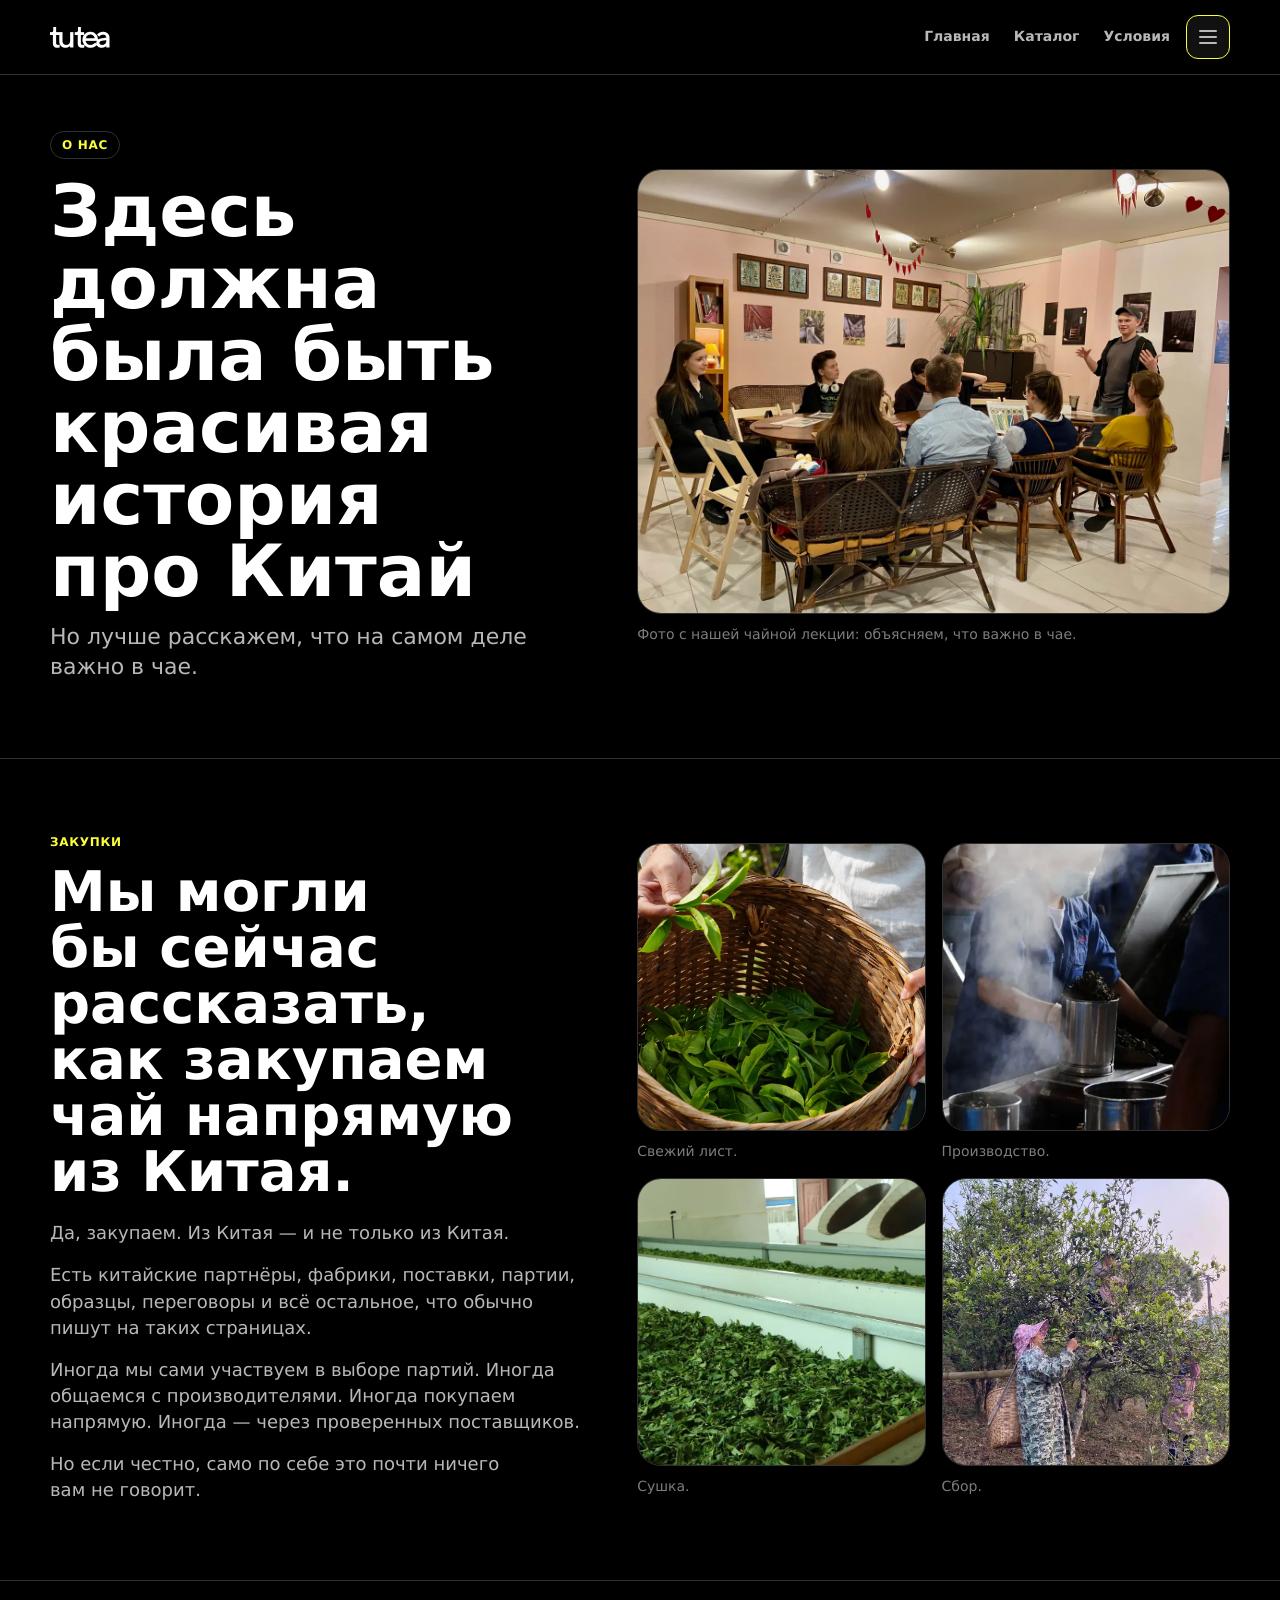
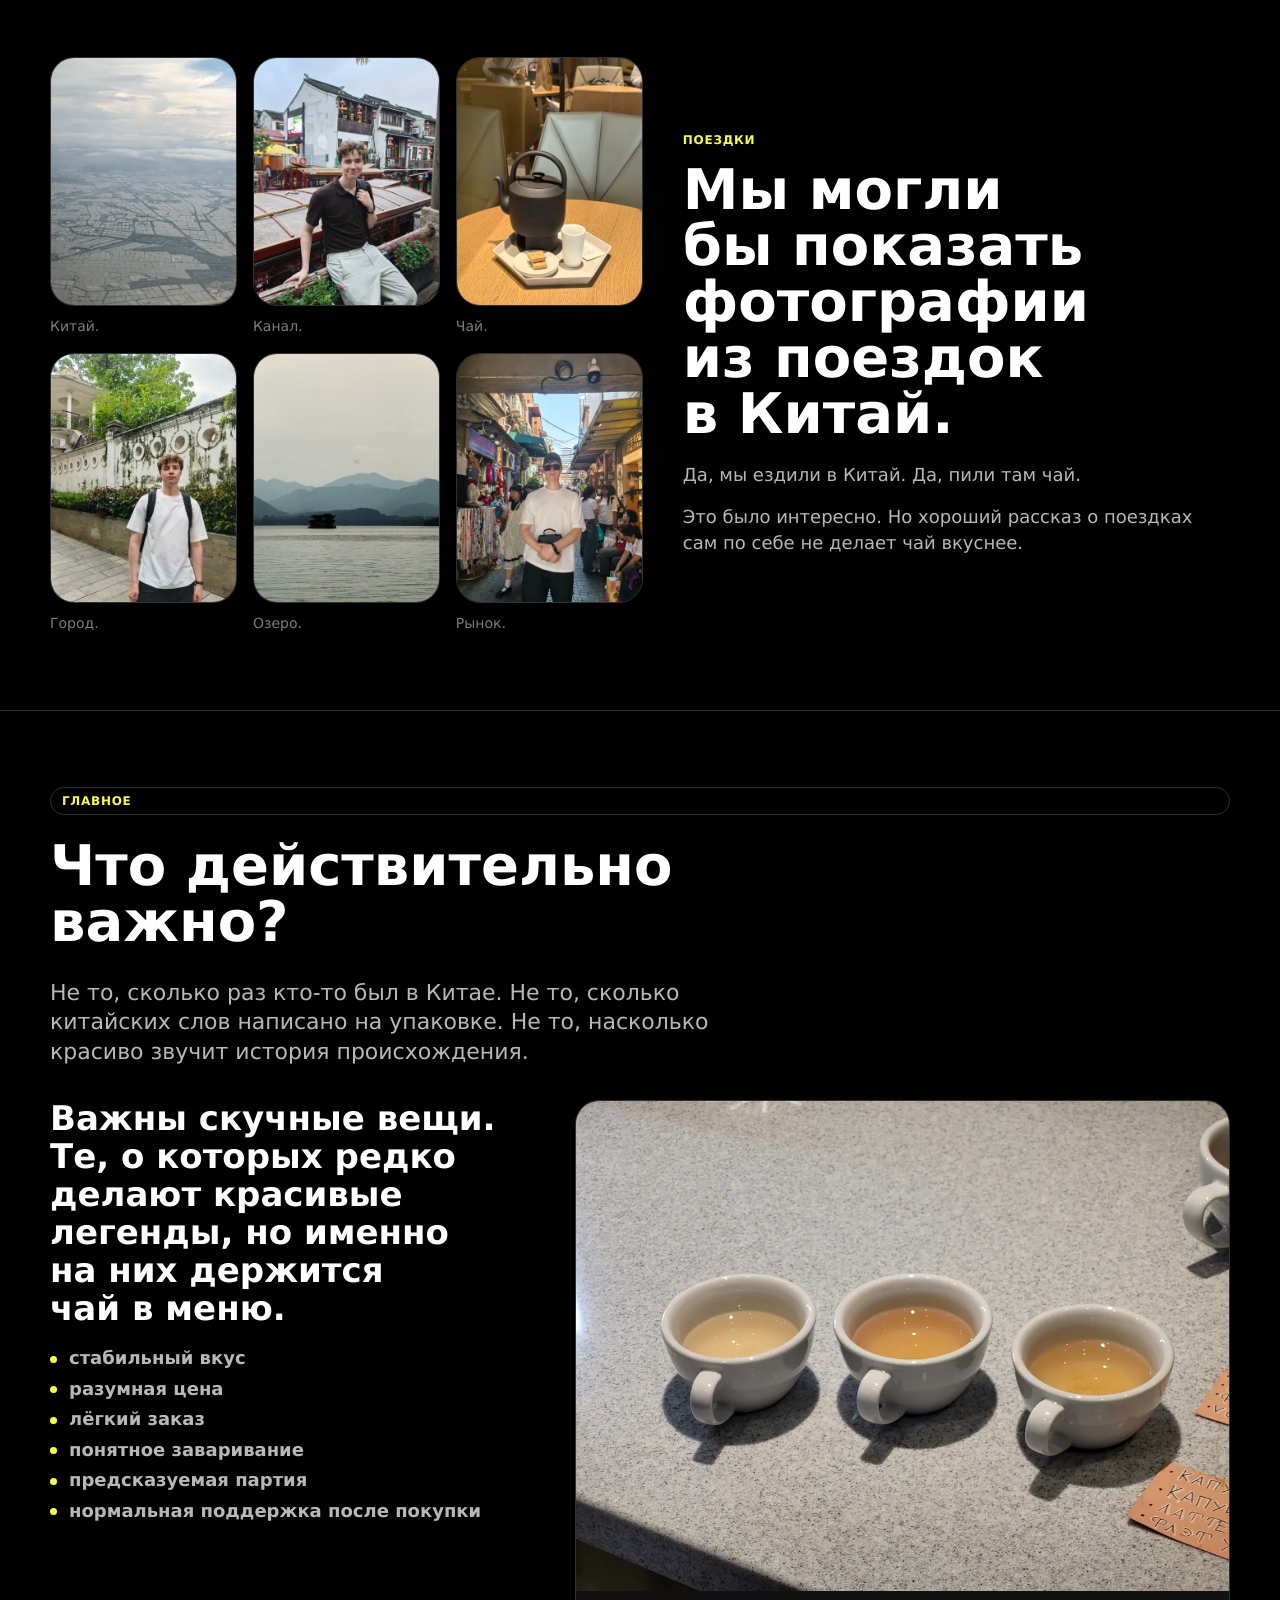
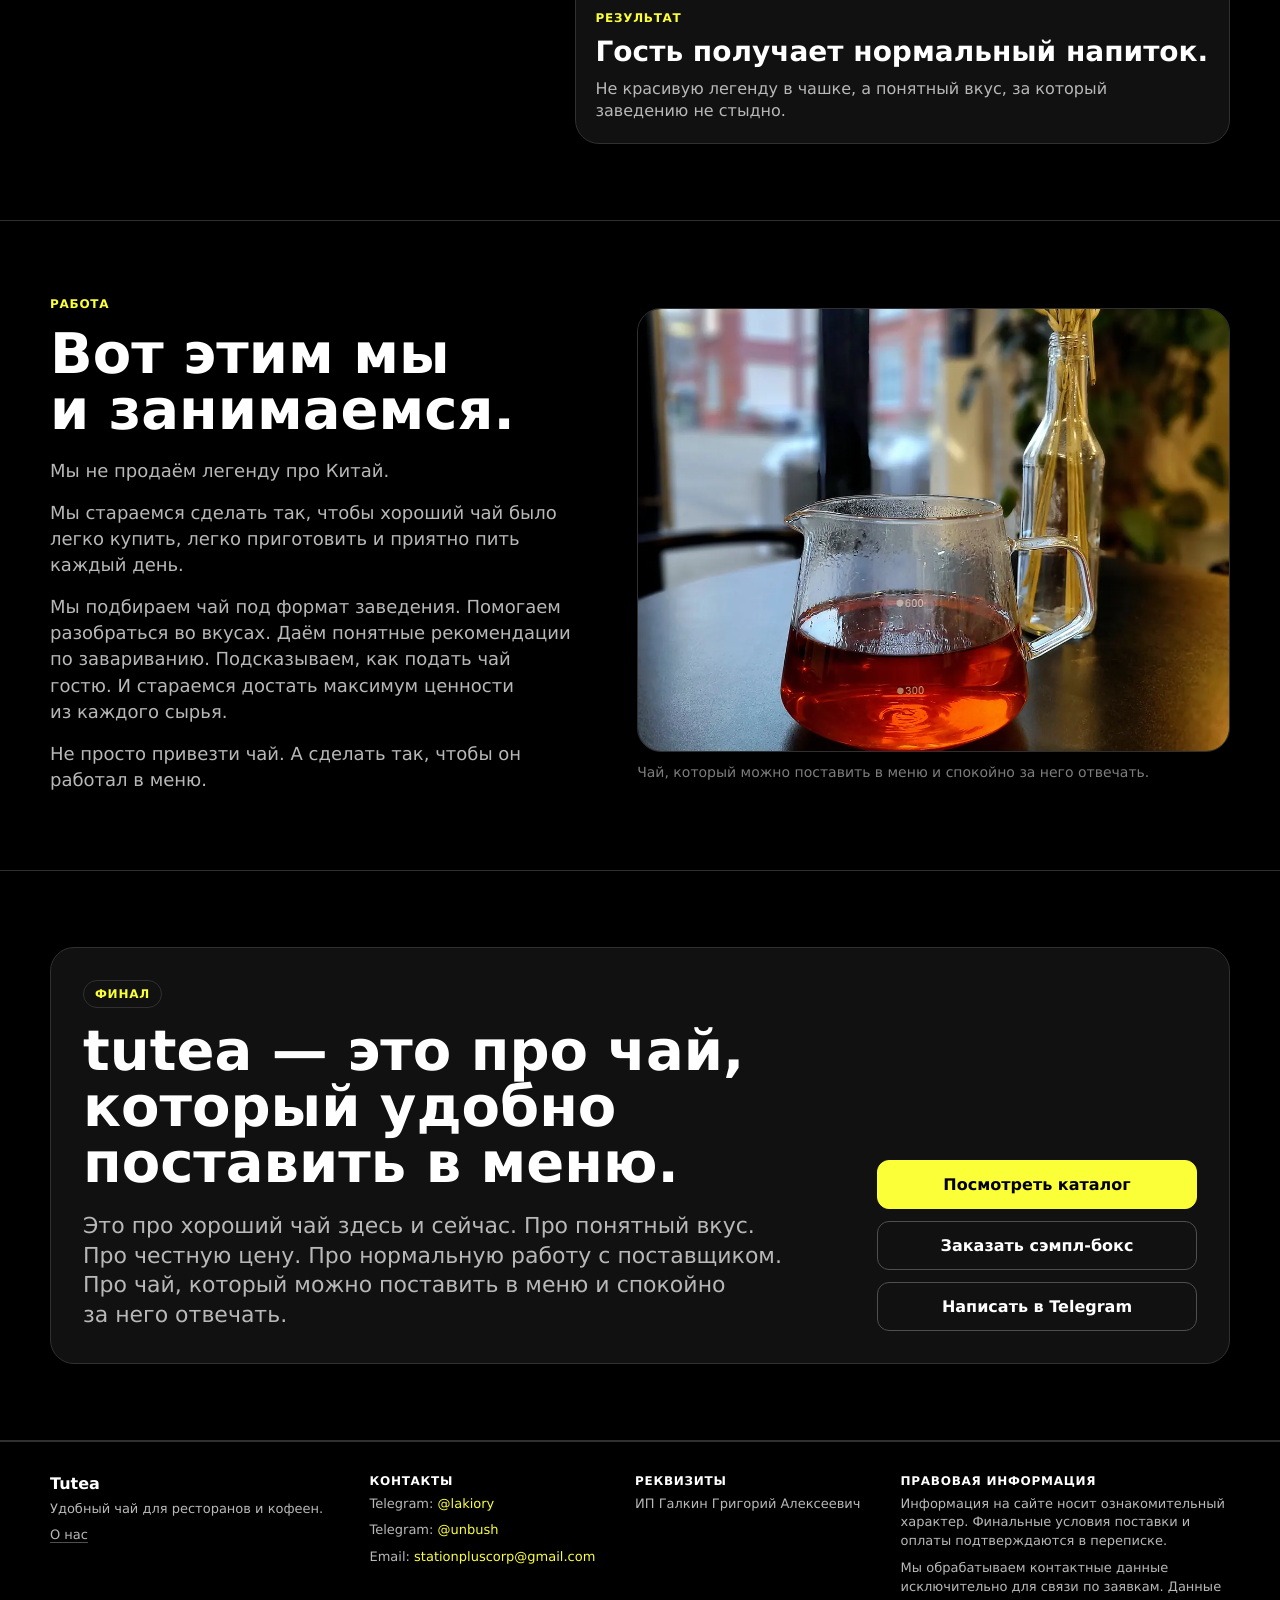
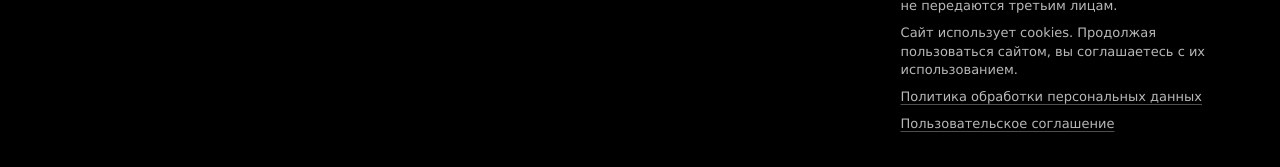
==== about.html @ 46506e79 "Update site content and individuals page" ====
<!DOCTYPE html>
<html lang="ru">
<head>
  <meta charset="UTF-8" />
  <meta name="viewport" content="width=device-width, initial-scale=1.0" />
  <link rel="icon" href="favicon-96.png" type="image/png" sizes="96x96" />
  <link rel="icon" href="favicon.ico" sizes="32x32" />
  <link rel="icon" href="assets/favicon-32.png" sizes="32x32" />
  <link rel="icon" href="assets/favicon.svg" type="image/svg+xml" />
  <link rel="apple-touch-icon" href="assets/apple-touch-icon.png" />
  <title>О нас — Tutea</title>
  <meta name="description" content="О Tutea: не легенды про чай, а вкус, стабильность, понятная цена, рекомендации по завариванию и нормальная работа с поставщиком." />
  <link rel="canonical" href="https://tutea-store.github.io/b2b/about.html" />
  <meta property="og:type" content="website" />
  <meta property="og:site_name" content="Tutea" />
  <meta property="og:title" content="О нас — Tutea" />
  <meta property="og:description" content="Tutea — это про хороший чай здесь и сейчас: понятный вкус, честную цену и стабильную работу в меню." />
  <meta property="og:url" content="https://tutea-store.github.io/b2b/about.html" />
  <link rel="stylesheet" href="style.css?v=site-20260625-10" />
  <script src="analytics.js?v=1" defer></script>
</head>
<body>
  <noscript><div><img src="https://mc.yandex.ru/watch/110065875" style="position:absolute; left:-9999px;" alt="" /></div></noscript>
  <header class="header">
    <div class="container">
      <a class="logo" href="index.html" aria-label="tu tea">
        <img src="assets/tu-tea-logo.png" alt="tu tea" width="60" height="21" />
      </a>
      <nav class="nav" aria-label="Основная навигация">
        <div class="nav-primary">
          <a class="nav-home" href="index.html">Главная</a>
          <a href="catalog.html">Каталог</a>
          <a href="conditions.html">Условия</a>
        </div>
        <details class="more-menu has-current">
          <summary aria-label="Открыть дополнительное меню">
            <span class="menu-icon" aria-hidden="true"></span>
          </summary>
          <div class="more-menu-panel">
            <a href="about.html" aria-current="page">О нас</a>
            <a href="guide.html">Гайд</a>
            <a href="materials.html">Материалы</a>
            <a href="individuals.html">Чай домой</a>
            <a href="calculator.html">Калькулятор</a>
            <a href="contacts.html">Контакты</a>
          </div>
        </details>
      </nav>
    </div>
  </header>

  <main class="about-page">
    <section class="section about-hero">
      <div class="container about-hero-layout">
        <div>
          <span class="section-label">О нас</span>
          <h1 class="page-title">Здесь должна была быть красивая история про Китай</h1>
          <p>
            Но&nbsp;лучше расскажем, что на&nbsp;самом деле важно в&nbsp;чае.
          </p>
        </div>

        <figure class="about-photo-slot is-hero">
          <img src="assets/about/about-lecture.webp" alt="Чайная лекция tutea" width="1280" height="960" />
          <figcaption>Фото с нашей чайной лекции: объясняем, что важно в&nbsp;чае.</figcaption>
        </figure>
      </div>
    </section>

    <section class="section about-story-section">
      <div class="container about-story-layout">
        <article class="about-story-copy">
          <span class="about-kicker">Закупки</span>
          <h2>Мы могли бы сейчас рассказать, как закупаем чай напрямую из&nbsp;Китая.</h2>
          <div class="about-prose">
            <p>Да, закупаем. Из&nbsp;Китая — и&nbsp;не только из&nbsp;Китая.</p>
            <p>
              Есть китайские партнёры, фабрики, поставки, партии, образцы, переговоры
              и&nbsp;всё остальное, что обычно пишут на&nbsp;таких страницах.
            </p>
            <p>
              Иногда мы сами участвуем в&nbsp;выборе партий. Иногда общаемся с&nbsp;производителями.
              Иногда покупаем напрямую. Иногда — через проверенных поставщиков.
            </p>
            <p>Но если честно, само по себе это почти ничего вам не&nbsp;говорит.</p>
          </div>
        </article>

        <div class="about-gallery-slots is-sourcing" aria-label="Фото производства и закупок чая">
          <figure class="about-photo-slot">
            <img src="assets/about/sourcing-leaves.webp" alt="Свежий чайный лист в корзине" width="960" height="1280" loading="lazy" />
            <figcaption>Свежий лист.</figcaption>
          </figure>
          <figure class="about-photo-slot">
            <img src="assets/about/sourcing-steam.webp" alt="Обработка чайного листа на производстве" width="541" height="685" loading="lazy" />
            <figcaption>Производство.</figcaption>
          </figure>
          <figure class="about-photo-slot">
            <img src="assets/about/sourcing-drying.webp" alt="Чайный лист на сушке" width="960" height="725" loading="lazy" />
            <figcaption>Сушка.</figcaption>
          </figure>
          <figure class="about-photo-slot">
            <img src="assets/about/sourcing-harvest.webp" alt="Сбор чайного листа" width="960" height="1279" loading="lazy" />
            <figcaption>Сбор.</figcaption>
          </figure>
        </div>
      </div>
    </section>

    <section class="section about-story-section">
      <div class="container about-story-layout is-reversed">
        <article class="about-story-copy">
          <span class="about-kicker">Поездки</span>
          <h2>Мы могли бы показать фотографии из&nbsp;поездок в&nbsp;Китай.</h2>
          <div class="about-prose">
            <p>Да, мы ездили в&nbsp;Китай. Да, пили там чай.</p>
            <p>Это было интересно. Но хороший рассказ о&nbsp;поездках сам по себе не&nbsp;делает чай вкуснее.</p>
          </div>
        </article>

        <div class="about-gallery-slots" aria-label="Фотографии из поездок в Китай">
          <figure class="about-photo-slot">
            <img src="assets/about/china-flight.webp" alt="Вид на Китай из самолета" width="900" height="1200" loading="lazy" />
            <figcaption>Китай.</figcaption>
          </figure>
          <figure class="about-photo-slot">
            <img src="assets/about/china-boat.webp" alt="Фото из поездки в Китай у воды" width="900" height="1200" loading="lazy" />
            <figcaption>Канал.</figcaption>
          </figure>
          <figure class="about-photo-slot">
            <img src="assets/about/china-teapot.webp" alt="Чайник в Китае" width="900" height="1200" loading="lazy" />
            <figcaption>Чай.</figcaption>
          </figure>
          <figure class="about-photo-slot">
            <img src="assets/about/china-street.webp" alt="Фото из поездки в Китай" width="900" height="1200" loading="lazy" />
            <figcaption>Город.</figcaption>
          </figure>
          <figure class="about-photo-slot">
            <img src="assets/about/china-lake.webp" alt="Озеро и горы в Китае" width="900" height="1200" loading="lazy" />
            <figcaption>Озеро.</figcaption>
          </figure>
          <figure class="about-photo-slot">
            <img src="assets/about/china-market.webp" alt="Улица в Китае" width="900" height="1200" loading="lazy" />
            <figcaption>Рынок.</figcaption>
          </figure>
        </div>
      </div>
    </section>

    <section class="section about-important-section">
      <div class="container">
        <div class="about-section-heading">
          <span class="section-label">Главное</span>
          <h2>Что действительно важно?</h2>
          <p>
            Не&nbsp;то, сколько раз кто-то был в&nbsp;Китае. Не&nbsp;то, сколько китайских слов написано
            на&nbsp;упаковке. Не&nbsp;то, насколько красиво звучит история происхождения.
          </p>
        </div>

        <div class="about-boring-layout">
          <div class="about-boring-copy">
            <p>
              Важны скучные вещи. Те, о&nbsp;которых редко делают красивые легенды,
              но&nbsp;именно на&nbsp;них держится чай в&nbsp;меню.
            </p>

            <ul class="about-principles" aria-label="Что важно в чае">
              <li>стабильный вкус</li>
              <li>разумная цена</li>
              <li>лёгкий заказ</li>
              <li>понятное заваривание</li>
              <li>предсказуемая партия</li>
              <li>нормальная поддержка после покупки</li>
            </ul>
          </div>

          <article class="about-result-card">
            <img src="assets/about/tea-tasting.webp" alt="Чайная дегустация" width="1100" height="825" loading="lazy" />
            <div>
              <span>Результат</span>
              <h3>Гость получает нормальный напиток.</h3>
              <p>Не красивую легенду в&nbsp;чашке, а&nbsp;понятный вкус, за&nbsp;который заведению не&nbsp;стыдно.</p>
            </div>
          </article>
        </div>
      </div>
    </section>

    <section class="section about-story-section">
      <div class="container about-story-layout">
        <article class="about-story-copy">
          <span class="about-kicker">Работа</span>
          <h2>Вот этим мы и&nbsp;занимаемся.</h2>
          <div class="about-prose">
            <p>Мы не&nbsp;продаём легенду про Китай.</p>
            <p>
              Мы стараемся сделать так, чтобы хороший чай было легко купить,
              легко приготовить и&nbsp;приятно пить каждый день.
            </p>
            <p>
              Мы подбираем чай под формат заведения. Помогаем разобраться во&nbsp;вкусах.
              Даём понятные рекомендации по&nbsp;завариванию. Подсказываем, как подать чай гостю.
              И&nbsp;стараемся достать максимум ценности из&nbsp;каждого сырья.
            </p>
            <p>Не просто привезти чай. А&nbsp;сделать так, чтобы он работал в&nbsp;меню.</p>
          </div>
        </article>

        <figure class="about-photo-slot is-service">
          <img src="assets/about/tea-service.webp" alt="Заваренный чай в стеклянном кувшине" width="1100" height="1100" loading="lazy" />
          <figcaption>Чай, который можно поставить в&nbsp;меню и&nbsp;спокойно за&nbsp;него отвечать.</figcaption>
        </figure>
      </div>
    </section>

    <section class="section about-final-section">
      <div class="container about-final-card">
        <div>
          <span class="section-label">Финал</span>
          <h2>tutea — это про чай, который удобно поставить в&nbsp;меню.</h2>
          <p>
            Это про хороший чай здесь и&nbsp;сейчас. Про понятный вкус. Про честную цену.
            Про нормальную работу с&nbsp;поставщиком. Про чай, который можно поставить
            в&nbsp;меню и&nbsp;спокойно за&nbsp;него отвечать.
          </p>
        </div>
        <div class="about-final-actions">
          <a class="button" href="catalog.html">Посмотреть каталог</a>
          <a class="button is-secondary" href="index.html#sample-box">Заказать сэмпл&#8209;бокс</a>
          <a class="button is-secondary" href="https://t.me/lakiory" target="_blank" rel="noreferrer">Написать в&nbsp;Telegram</a>
        </div>
      </div>
    </section>
  </main>

  <footer class="footer">
    <div class="container footer-grid">
      <div class="footer-brand">
        <strong>Tutea</strong>
        <p>Удобный чай для ресторанов и&nbsp;кофеен.</p>
        <p><a class="footer-about-link" href="about.html">О нас</a></p>
      </div>
      <div class="footer-block">
        <h2>Контакты</h2>
        <p>Telegram: <a href="https://t.me/lakiory" target="_blank" rel="noreferrer">@lakiory</a></p>
        <p>Telegram: <a href="https://t.me/unbush" target="_blank" rel="noreferrer">@unbush</a></p>
        <p>Email: <a href="mailto:stationpluscorp@gmail.com">stationpluscorp@gmail.com</a></p>
      </div>
      <div class="footer-block">
        <h2>Реквизиты</h2>
        <p>ИП Галкин Григорий Алексеевич</p>
      </div>
      <div class="footer-legal">
        <h2>Правовая информация</h2>
        <p>Информация на сайте носит ознакомительный характер. Финальные условия поставки и оплаты подтверждаются в переписке.</p>
        <p>Мы обрабатываем контактные данные исключительно для связи по заявкам. Данные не передаются третьим лицам.</p>
        <p>Сайт использует cookies. Продолжая пользоваться сайтом, вы соглашаетесь с их использованием.</p>
        <p><a class="footer-policy-link" href="privacy.html">Политика обработки персональных данных</a></p>
        <p><a class="footer-policy-link" href="terms.html">Пользовательское соглашение</a></p>
      </div>
    </div>
  </footer>
</body>
</html>
---- style.css ----
:root {
  --color-bg: #000000;
  --color-surface: #111111;
  --color-surface-raised: #181818;
  --color-surface-muted: #202020;
  --color-text: #ffffff;
  --color-text-muted: #b8b8b8;
  --color-text-subtle: #7d7d7d;
  --color-primary: #fbff38;
  --color-primary-hover: #e5ea22;
  --color-primary-soft: rgba(251, 255, 56, 0.07);
  --color-border: #303030;
  --color-border-strong: #4f4f4f;
  --color-error: #e97968;
  --color-success: #9bcf86;
  --color-focus: #fbff38;

  --font-main: Mazzard, ui-sans-serif, system-ui, -apple-system, Roboto, sans-serif;

  --space-1: 4px;
  --space-2: 8px;
  --space-3: 12px;
  --space-4: 16px;
  --space-5: 20px;
  --space-6: 24px;
  --space-7: 32px;
  --space-8: 40px;
  --space-9: 56px;
  --space-10: 76px;

  --text-xs: 12px;
  --text-sm: 14px;
  --text-base: 16px;
  --text-md: 18px;
  --text-lg: 22px;
  --text-xl: 28px;
  --text-section: clamp(34px, 5vw, 56px);
  --text-hero: clamp(52px, 7vw, 90px);

  --radius-none: 0;
  --radius-sm: 12px;
  --radius-md: 18px;
  --radius-lg: 24px;
  --container: 1180px;
  --border: 1px solid var(--color-border);
  --focus-ring: 0 0 0 3px rgba(251, 255, 56, 0.2);
  --shadow-selected: inset 3px 0 0 var(--color-primary);
}

* {
  box-sizing: border-box;
}

html {
  scroll-behavior: smooth;
}

body {
  margin: 0;
  background: var(--color-bg);
  color: var(--color-text);
  font-family: var(--font-main);
  text-rendering: geometricPrecision;
}

h1,
h2,
h3,
h4 {
  text-wrap: balance;
}

p,
li {
  text-wrap: pretty;
}

button,
input {
  font: inherit;
}

button,
a,
input {
  -webkit-tap-highlight-color: transparent;
}

button,
.button {
  transition: background-color 160ms ease, border-color 160ms ease, color 160ms ease, transform 160ms ease;
}

button:not(:disabled):hover,
.button:hover {
  transform: translateY(-1px);
}

:focus {
  outline: none;
}

:focus-visible {
  outline: 2px solid var(--color-focus);
  outline-offset: 3px;
}

.container {
  width: min(var(--container), 100% - var(--space-8));
  margin: 0 auto;
}

.header {
  position: sticky;
  top: 0;
  z-index: 10;
  border-bottom: var(--border);
  background: rgba(0, 0, 0, 0.92);
  backdrop-filter: blur(16px);
}

.header .container {
  display: flex;
  min-height: 74px;
  align-items: center;
  justify-content: space-between;
  gap: var(--space-7);
}

.logo {
  display: inline-flex;
  align-items: center;
  text-decoration: none;
}

.logo img {
  display: block;
  width: 60px;
  height: 21px;
}

.nav {
  display: flex;
  flex-wrap: nowrap;
  gap: var(--space-4);
  align-items: center;
}

.nav-primary {
  display: flex;
  gap: var(--space-6);
  align-items: center;
}

.nav a,
.more-menu summary {
  color: var(--color-text-muted);
  font-size: var(--text-sm);
  font-weight: 700;
  text-decoration: none;
  transition: color 160ms ease;
}

.nav a:hover,
.nav a[aria-current="page"] {
  color: var(--color-primary);
}

.more-menu {
  position: relative;
}

.more-menu summary {
  display: grid;
  width: 44px;
  height: 44px;
  place-items: center;
  border: var(--border);
  border-radius: var(--radius-sm);
  background: var(--color-surface);
  cursor: pointer;
  list-style: none;
}

.more-menu summary::-webkit-details-marker {
  display: none;
}

.more-menu summary:hover,
.more-menu[open] summary,
.more-menu.has-current summary {
  border-color: var(--color-primary);
}

.menu-icon,
.menu-icon::before,
.menu-icon::after {
  width: 18px;
  height: 2px;
  border-radius: 2px;
  background: currentColor;
}

.menu-icon {
  position: relative;
  display: block;
}

.menu-icon::before,
.menu-icon::after {
  position: absolute;
  left: 0;
  content: "";
}

.menu-icon::before {
  top: -6px;
}

.menu-icon::after {
  top: 6px;
}

.more-menu[open] .menu-icon {
  background: transparent;
}

.more-menu[open] .menu-icon::before {
  top: 0;
  transform: rotate(45deg);
}

.more-menu[open] .menu-icon::after {
  top: 0;
  transform: rotate(-45deg);
}

.more-menu-panel {
  position: absolute;
  top: calc(100% + var(--space-3));
  right: 0;
  display: grid;
  min-width: 190px;
  gap: var(--space-1);
  padding: var(--space-2);
  border: var(--border);
  border-radius: var(--radius-md);
  background: var(--color-surface-raised);
  box-shadow: 0 18px 50px rgba(0, 0, 0, 0.45);
}

.more-menu-panel a {
  padding: var(--space-3) var(--space-4);
  border-radius: var(--radius-sm);
  color: var(--color-text);
}

.more-menu-panel a:hover,
.more-menu-panel a[aria-current="page"] {
  background: var(--color-primary-soft);
  color: var(--color-primary);
}

.hero {
  min-height: 510px;
  padding: 104px 0 112px;
  border-bottom: var(--border);
  background: var(--color-bg);
}

.hero h1 {
  max-width: 940px;
  margin: 0 0 var(--space-6);
  color: var(--color-text);
  font-size: var(--text-hero);
  font-weight: 850;
  letter-spacing: 0;
  line-height: 0.98;
}

.page-title {
  max-width: 940px;
  margin: 0 0 var(--space-4);
  color: var(--color-text);
  font-size: clamp(42px, 6vw, 72px);
  font-weight: 850;
  letter-spacing: 0;
  line-height: 1;
}

.catalog-page {
  min-height: calc(100vh - 74px);
  padding-top: var(--space-9);
}

.subtle-text-link,
.subtle-text-link:visited,
.hero-guide-link,
.hero-guide-link:visited {
  color: var(--color-text-muted);
  text-decoration-color: var(--color-border-strong);
  text-decoration-thickness: 1px;
  text-underline-offset: 4px;
}

.subtle-text-link:hover,
.hero-guide-link:hover {
  color: var(--color-text);
  text-decoration-color: currentColor;
}

.accent-text-link,
.accent-text-link:visited {
  color: var(--color-primary);
  font-weight: inherit;
  text-decoration-color: rgba(251, 255, 56, 0.42);
  text-underline-offset: 4px;
}

.catalog-inline-materials,
.catalog-inline-materials:visited {
  color: var(--color-primary);
  font-weight: 850;
  text-decoration-color: rgba(251, 255, 56, 0.42);
  text-underline-offset: 4px;
}

.accent-text-link:hover,
.catalog-inline-materials:hover {
  color: var(--color-primary-hover);
  text-decoration-color: currentColor;
}

.service-guide-link,
.service-guide-link:visited {
  color: inherit;
  text-decoration-color: var(--color-border-strong);
  text-decoration-thickness: 1px;
  text-underline-offset: 3px;
}

.service-guide-link:hover {
  color: var(--color-text);
  text-decoration-color: currentColor;
}

.placeholder-page .section {
  min-height: 62vh;
  padding-top: var(--space-9);
}

.conditions-hero {
  padding: 104px 0 112px;
  border-bottom: var(--border);
}

.conditions-hero h1 {
  max-width: 960px;
  margin: 0 0 var(--space-6);
  font-size: var(--text-hero);
  font-weight: 850;
  line-height: 0.98;
}

.conditions-hero p {
  max-width: 840px;
  margin: 0;
  color: var(--color-text-muted);
  font-size: 20px;
  line-height: 1.55;
}

.service-system-section {
  padding: var(--space-9) 0;
}

.service-system-heading {
  max-width: 820px;
  margin-bottom: var(--space-6);
}

.service-system-heading p {
  max-width: 640px;
}

.service-system-heading h2 {
  font-size: clamp(34px, 4.4vw, 50px);
}

.service-flow {
  display: grid;
  grid-template-columns: minmax(190px, 0.72fr) 24px minmax(390px, 1.55fr) 24px minmax(190px, 0.72fr);
  gap: var(--space-2);
  align-items: stretch;
}

.service-client-steps {
  display: grid;
  gap: var(--space-2);
}

.service-flow-step {
  display: grid;
  grid-template-columns: 36px minmax(0, 1fr);
  min-height: 72px;
  gap: var(--space-3);
  align-items: center;
  padding: var(--space-4);
  border: var(--border);
  border-radius: var(--radius-sm);
  background: var(--color-surface);
}

.service-flow-step span {
  color: var(--color-primary);
  font-size: var(--text-sm);
  font-weight: 850;
}

.service-flow-step h3 {
  margin: 0;
  font-size: var(--text-md);
  font-weight: 850;
  line-height: 1.1;
}

.service-work {
  min-width: 0;
  padding: var(--space-4);
  border-color: var(--color-primary);
  border: 1px solid var(--color-primary);
  border-radius: var(--radius-sm);
  background: var(--color-primary-soft);
}

.service-work-heading {
  display: grid;
  grid-template-columns: 36px minmax(0, 1fr);
  gap: var(--space-3);
  align-items: center;
}

.service-work-heading span {
  color: var(--color-primary);
  font-size: var(--text-sm);
  font-weight: 850;
}

.service-work-heading h3 {
  margin: 0;
  font-size: var(--text-lg);
  line-height: 1.05;
}

.service-flow-arrow {
  align-self: center;
  color: var(--color-primary);
  font-size: var(--text-lg);
  text-align: center;
}

.service-capabilities {
  display: flex;
  flex-wrap: wrap;
  gap: 6px;
  margin: var(--space-4) 0 0;
  padding: 0;
  list-style: none;
}

.service-capabilities li {
  padding: 7px 10px;
  border: var(--border);
  border-radius: 999px;
  background: var(--color-surface);
  color: var(--color-text);
  font-size: var(--text-xs);
  font-weight: 750;
  line-height: 1.15;
}

.service-capabilities li::before {
  content: none;
}

.service-material-example {
  display: grid;
  grid-template-columns: auto minmax(0, 1fr) auto;
  gap: var(--space-2) var(--space-3);
  align-items: center;
  margin-top: var(--space-3);
  padding: 9px 10px;
  border: 1px solid rgba(251, 255, 56, 0.38);
  border-radius: 8px;
  background: var(--color-surface);
  color: var(--color-text);
  text-decoration: none;
}

.service-material-example > span {
  color: var(--color-primary);
  font-size: 10px;
  font-weight: 850;
  text-transform: uppercase;
  white-space: nowrap;
}

.service-material-example strong {
  font-size: var(--text-xs);
  line-height: 1.2;
}

.service-material-example em {
  color: var(--color-primary);
  font-size: 10px;
  font-style: normal;
  font-weight: 850;
  white-space: nowrap;
}

.service-material-example:hover {
  border-color: var(--color-primary-hover);
  background: var(--color-primary-soft);
}

.service-result {
  height: 100%;
}

.conditions-details .section-heading {
  margin-bottom: var(--space-8);
}

.conditions-list {
  border-top: var(--border);
}

.condition-row {
  display: grid;
  grid-template-columns: 52px minmax(240px, 0.78fr) minmax(0, 1.22fr);
  gap: var(--space-6);
  padding: var(--space-7) 0;
  border-bottom: var(--border);
}

.condition-index {
  padding-top: 5px;
  color: var(--color-primary);
  font-size: var(--text-sm);
  font-weight: 850;
}

.condition-title h3 {
  margin: 0;
  font-size: clamp(25px, 3vw, 38px);
  font-weight: 850;
  line-height: 1.04;
}

.condition-highlight,
.condition-heading-accent {
  color: var(--color-primary);
  font-weight: 850;
}

.condition-heading-accent {
  white-space: nowrap;
}

.condition-body > p {
  margin: 0;
  color: var(--color-text-muted);
  font-size: var(--text-md);
  line-height: 1.5;
}

.condition-points {
  display: grid;
  gap: var(--space-3);
  margin: var(--space-5) 0 0;
  padding: 0;
  list-style: none;
}

.condition-points li {
  position: relative;
  padding-left: var(--space-5);
  color: var(--color-text);
  font-size: var(--text-base);
  line-height: 1.4;
}

.condition-points li::before {
  position: absolute;
  top: 0.55em;
  left: 0;
  width: 7px;
  height: 7px;
  border-radius: 50%;
  background: var(--color-primary);
  content: "";
}

.condition-body .condition-note {
  margin-top: var(--space-5);
  padding: var(--space-4);
  border-left: 3px solid var(--color-primary);
  background: var(--color-primary-soft);
  color: var(--color-text);
  font-size: var(--text-base);
}

.condition-note strong {
  color: var(--color-primary);
}

.order-process {
  display: grid;
  grid-template-columns: repeat(2, minmax(0, 1fr));
  gap: var(--space-3);
  margin: 0;
  padding: 0;
  counter-reset: order-step;
  list-style: none;
}

.order-process li {
  display: flex;
  gap: var(--space-3);
  min-height: 64px;
  align-items: center;
  padding: var(--space-4);
  border: var(--border);
  border-radius: var(--radius-sm);
  background: var(--color-surface);
  color: var(--color-text);
  font-size: var(--text-sm);
  font-weight: 750;
  line-height: 1.3;
  counter-increment: order-step;
}

.order-process li::before {
  color: var(--color-primary);
  content: counter(order-step, decimal-leading-zero);
  font-size: var(--text-xs);
  font-weight: 850;
}

.conditions-cta {
  background: var(--color-surface);
}

.conditions-cta .container {
  display: grid;
  grid-template-columns: minmax(0, 1fr) auto;
  gap: var(--space-5) var(--space-8);
  align-items: end;
}

.conditions-cta h2 {
  max-width: 720px;
  margin: 0;
}

.conditions-cta p {
  grid-column: 1;
  max-width: 620px;
}

.conditions-cta .button {
  grid-column: 2;
  grid-row: 1 / span 2;
}

.contacts-hero {
  min-height: 70vh;
}

.contacts-layout {
  display: grid;
  grid-template-columns: minmax(280px, 0.72fr) minmax(0, 1.28fr);
  gap: var(--space-10);
  align-items: start;
}

.contacts-intro {
  position: sticky;
  top: 112px;
}

.contacts-intro .page-title {
  max-width: 620px;
  margin-top: var(--space-3);
}

.section .contacts-intro > p {
  max-width: 540px;
  margin: 0 0 var(--space-7);
  color: var(--color-text-muted);
  font-size: var(--text-md);
  line-height: 1.55;
}

.contact-directions {
  border-top: var(--border);
}

.contact-direction {
  display: grid;
  grid-template-columns: 48px minmax(0, 1fr) auto;
  gap: var(--space-5);
  align-items: start;
  padding: var(--space-6) 0;
  border-bottom: var(--border);
}

.contact-direction > span {
  color: var(--color-primary);
  font-size: var(--text-sm);
  font-weight: 850;
}

.contact-direction h2 {
  margin: 0 0 var(--space-2);
  font-size: clamp(22px, 3vw, 32px);
  line-height: 1.05;
}

.contact-direction p {
  margin: 0;
  color: var(--color-text-muted);
  font-size: var(--text-base);
  line-height: 1.45;
}

.contact-direction > a,
.contact-links a {
  color: var(--color-primary);
  font-size: var(--text-base);
  font-weight: 850;
  text-decoration: none;
  overflow-wrap: anywhere;
}

.contact-direction > a:hover,
.contact-links a:hover {
  color: var(--color-primary-hover);
}

.contact-links {
  display: flex;
  flex-wrap: wrap;
  justify-content: flex-end;
  gap: var(--space-2) var(--space-4);
}

.materials-hero {
  padding: 104px 0 96px;
  border-bottom: var(--border);
}

.materials-hero .page-title {
  margin-bottom: var(--space-5);
}

.materials-hero p {
  max-width: 680px;
  margin: 0;
  color: var(--color-text-muted);
  font-size: 20px;
  line-height: 1.55;
}

.materials-section-heading {
  display: grid;
  grid-template-columns: minmax(0, 1fr) minmax(320px, 0.72fr);
  gap: var(--space-8);
  align-items: end;
  margin-bottom: var(--space-8);
}

.materials-section-heading h2 {
  margin-bottom: 0;
}

.materials-section-heading p {
  max-width: 520px;
}

.materials-preview-grid {
  display: grid;
  grid-template-columns: repeat(4, minmax(0, 1fr));
  gap: var(--space-4);
}

.materials-card-explainer {
  display: grid;
  grid-template-columns: repeat(2, minmax(0, 1fr));
  gap: var(--space-8);
  margin-bottom: var(--space-7);
  padding-top: var(--space-6);
  border-top: var(--border);
}

.materials-card-explainer p {
  max-width: 520px;
  font-size: var(--text-base);
}

.materials-card-explainer strong {
  color: var(--color-text);
}

.materials-preview-intro {
  margin-bottom: var(--space-4) !important;
  color: var(--color-text) !important;
  font-size: var(--text-sm) !important;
  font-weight: 850;
}

.material-preview {
  min-width: 0;
  margin: 0;
}

.material-preview img {
  display: block;
  width: 100%;
  height: auto;
  aspect-ratio: 74 / 105;
  border: var(--border);
  border-radius: 8px;
  background: #ffffff;
  object-fit: cover;
}

.material-preview figcaption {
  margin-top: var(--space-3);
  color: var(--color-text-muted);
  font-size: var(--text-sm);
  font-weight: 750;
}

.materials-download {
  display: grid;
  grid-template-columns: minmax(0, 1fr) minmax(240px, auto);
  gap: var(--space-8);
  align-items: center;
  margin-top: var(--space-9);
  padding: var(--space-8) 0;
  border-top: var(--border);
  border-bottom: var(--border);
}

.materials-download-kicker {
  display: block;
  margin-bottom: var(--space-3);
  color: var(--color-primary);
  font-size: var(--text-xs);
  font-weight: 850;
  letter-spacing: 0.06em;
  text-transform: uppercase;
}

.materials-download h3 {
  margin: 0 0 var(--space-3);
  font-size: var(--text-xl);
  line-height: 1.05;
}

.materials-download p {
  max-width: 640px;
  font-size: var(--text-base);
}

.materials-download-actions {
  display: grid;
  gap: var(--space-3);
  min-width: 250px;
}

.button.is-secondary {
  border-color: var(--color-border-strong);
  background: transparent;
  color: var(--color-text);
}

.button.is-secondary:hover {
  border-color: var(--color-text-muted);
  background: var(--color-surface-raised);
}

.materials-pdf-links {
  display: flex;
  flex-wrap: wrap;
  justify-content: space-between;
  gap: var(--space-2) var(--space-4);
  padding-top: var(--space-1);
}

.materials-pdf-links a {
  color: var(--color-text-muted);
  font-size: var(--text-xs);
  text-underline-offset: 3px;
}

.materials-pdf-links a:hover {
  color: var(--color-text);
}

.materials-future-list {
  margin: 0;
  padding: 0;
  border-top: var(--border);
  list-style: none;
}

.materials-future-list li {
  display: grid;
  grid-template-columns: 52px minmax(0, 1fr) auto;
  gap: var(--space-5);
  align-items: center;
  padding: var(--space-5) 0;
  border-bottom: var(--border);
}

.materials-future-list span {
  color: var(--color-primary);
  font-size: var(--text-xs);
  font-weight: 850;
}

.materials-future-list strong {
  font-size: var(--text-md);
}

.materials-future-list small {
  color: var(--color-text-subtle);
  font-size: var(--text-xs);
  font-weight: 750;
  text-transform: uppercase;
}

.materials-contact-cta {
  background: var(--color-surface);
}

.materials-contact-cta .container {
  display: grid;
  grid-template-columns: minmax(0, 1fr) auto;
  gap: var(--space-8);
  align-items: end;
}

.materials-contact-cta h2 {
  max-width: 760px;
}

.materials-contact-cta p {
  max-width: 640px;
}

.materials-contact-cta .button {
  align-self: end;
}

.hero p {
  max-width: 650px;
  margin: 0 0 var(--space-8);
  color: var(--color-text-muted);
  font-size: 20px;
  line-height: 1.55;
}

.button,
.send-order-button {
  min-height: 48px;
  border: 1px solid var(--color-primary);
  border-radius: var(--radius-sm);
  background: var(--color-primary);
  color: var(--color-bg);
  cursor: pointer;
  font-weight: 850;
}

.button {
  display: inline-flex;
  align-items: center;
  justify-content: center;
  padding: 14px 22px;
  text-decoration: none;
}

.button:hover,
.send-order-button:hover {
  border-color: var(--color-primary-hover);
  background: var(--color-primary-hover);
}

.section,
.order-section {
  padding: var(--space-10) 0;
  border-bottom: var(--border);
}

.section h2,
.order-section h2 {
  margin: 0 0 var(--space-4);
  color: var(--color-text);
  font-size: var(--text-section);
  font-weight: 850;
  letter-spacing: 0;
  line-height: 1;
}

.section p,
.order-section p {
  margin: 0;
  color: var(--color-text-muted);
  font-size: var(--text-md);
  line-height: 1.55;
}

.section-intro {
  max-width: 700px;
  margin-bottom: var(--space-8) !important;
}

.section-heading {
  max-width: 760px;
  margin-bottom: var(--space-8);
}

.section-heading .section-intro {
  margin-bottom: 0 !important;
}

.partners-section {
  overflow: hidden;
}

.partners-track {
  display: grid;
  grid-template-columns: repeat(3, minmax(0, 1fr));
  gap: var(--space-4);
}

.partner-card {
  overflow: hidden;
  border: var(--border);
  border-radius: var(--radius-lg);
  background: var(--color-surface);
}

.partner-card img {
  display: block;
  width: 100%;
  aspect-ratio: 4 / 3;
  object-fit: cover;
}

.partner-card h3 {
  margin: 0;
  padding: var(--space-5);
  color: var(--color-text);
  font-size: var(--text-lg);
  font-weight: 850;
  line-height: 1.1;
}

.quiet-about-note {
  max-width: 560px;
  margin: var(--space-5) 0 0;
  color: var(--color-text-subtle);
  font-size: var(--text-sm);
  line-height: 1.45;
}

.quiet-about-note a,
.quiet-about-note a:visited {
  color: var(--color-text-muted);
  text-decoration-color: var(--color-border-strong);
  text-underline-offset: 4px;
}

.quiet-about-note a:hover {
  color: var(--color-text);
}

.why-list {
  display: grid;
  margin: 0;
  padding: 0;
  border-top: var(--border);
  list-style: none;
}

.why-list li {
  display: grid;
  grid-template-columns: 72px minmax(220px, 0.8fr) minmax(0, 1.2fr);
  gap: var(--space-6);
  align-items: baseline;
  padding: var(--space-6) 0;
  border-bottom: var(--border);
}

.why-list span {
  color: var(--color-primary);
  font-size: var(--text-sm);
  font-weight: 850;
}

.why-list h3 {
  margin: 0;
  color: var(--color-text);
  font-size: clamp(22px, 3vw, 34px);
  font-weight: 850;
  line-height: 1;
}

.why-list p {
  margin: 0;
  color: var(--color-text-muted);
  font-size: var(--text-md);
  line-height: 1.4;
}

.why-materials-link,
.why-materials-link:visited {
  display: block;
  width: fit-content;
  margin-top: var(--space-3);
  color: var(--color-primary);
  font-size: inherit;
  font-weight: 700;
  line-height: inherit;
  text-decoration-color: rgba(251, 255, 56, 0.42);
  text-underline-offset: 4px;
}

.why-materials-link:hover {
  color: var(--color-primary-hover);
  text-decoration-color: currentColor;
}

.why-material-example {
  display: grid;
  grid-template-columns: 568px minmax(0, 1fr);
  width: min(100%, 900px);
  gap: var(--space-4);
  align-items: center;
  margin-top: var(--space-6);
  color: var(--color-text);
}

.why-material-thumbnails {
  display: grid;
  grid-template-columns: repeat(2, minmax(0, 280px));
  gap: var(--space-2);
}

.why-material-thumbnails img {
  display: block;
  width: 100%;
  height: auto;
  aspect-ratio: 74 / 105;
  border: var(--border);
  border-radius: 6px;
  background: #ffffff;
  object-fit: cover;
}

.why-material-example > span {
  min-width: 0;
}

.why-material-example strong {
  display: block;
  font-size: var(--text-base);
  line-height: 1.25;
}

.ready-menu-section {
  background: var(--color-bg);
}

.ready-menu-layout {
  display: grid;
  grid-template-columns: minmax(0, 0.92fr) minmax(420px, 1.08fr);
  gap: var(--space-8);
  align-items: start;
}

.ready-menu-copy {
  position: sticky;
  top: 112px;
}

.section-label {
  display: inline-flex;
  margin-bottom: var(--space-4);
  padding: 7px 11px;
  border: var(--border);
  border-radius: 999px;
  color: var(--color-primary);
  font-size: var(--text-xs);
  font-weight: 850;
  letter-spacing: 0.06em;
  line-height: 1;
  text-transform: uppercase;
}

.ready-menu-copy p {
  max-width: 600px;
}

.ready-menu-copy .ready-menu-guide {
  margin-top: var(--space-5);
}

.cups-badge {
  display: grid;
  max-width: 360px;
  gap: var(--space-2);
  margin-top: var(--space-7);
  padding: var(--space-5);
  border: 1px solid rgba(251, 255, 56, 0.36);
  border-radius: var(--radius-lg);
  background: var(--color-primary-soft);
}

.cups-badge strong {
  color: var(--color-primary);
  font-size: clamp(26px, 3vw, 36px);
  font-weight: 850;
  line-height: 1;
}

.cups-badge span {
  color: var(--color-text-muted);
  font-size: var(--text-sm);
  line-height: 1.4;
}

.ready-order-card {
  overflow: hidden;
  border: var(--border);
  border-radius: var(--radius-lg);
  background: var(--color-surface);
}

.ready-order-header {
  display: flex;
  justify-content: space-between;
  gap: var(--space-5);
  align-items: flex-start;
  padding: var(--space-6);
  border-bottom: var(--border);
  background: var(--color-surface-raised);
}

.ready-order-header span {
  display: block;
  margin-bottom: var(--space-2);
  color: var(--color-text-subtle);
  font-size: var(--text-xs);
  font-weight: 850;
  letter-spacing: 0.06em;
  text-transform: uppercase;
}

.ready-order-header h3 {
  margin: 0;
  color: var(--color-text);
  font-size: var(--text-xl);
  font-weight: 850;
  line-height: 1.05;
}

.ready-order-header > strong {
  flex: 0 0 auto;
  padding: 9px 11px;
  border-radius: 999px;
  background: var(--color-primary);
  color: var(--color-bg);
  font-size: var(--text-sm);
  font-weight: 850;
  line-height: 1;
}

.ready-order-list {
  display: grid;
}

.ready-order-item {
  display: grid;
  grid-template-columns: 64px minmax(0, 1fr) auto;
  gap: var(--space-4);
  align-items: center;
  padding: var(--space-5) var(--space-6);
  border-bottom: var(--border);
}

.ready-order-image {
  display: block;
  width: 64px;
  height: 64px;
  border: var(--border);
  border-radius: var(--radius-sm);
  background: #f4f4f2;
  object-fit: cover;
}

.ready-order-copy {
  min-width: 0;
}

.ready-order-meta {
  display: grid;
  gap: var(--space-2);
  justify-items: end;
  align-content: center;
}

.ready-order-item h4 {
  margin: 0 0 var(--space-2);
  color: var(--color-text);
  font-size: var(--text-base);
  font-weight: 850;
  line-height: 1.2;
}

.ready-order-item p {
  color: var(--color-text-muted);
  font-size: var(--text-sm);
  line-height: 1.4;
}

.ready-order-weight,
.ready-order-price {
  color: var(--color-text-muted);
  font-size: var(--text-sm);
  font-weight: 850;
  line-height: 1.3;
  text-align: right;
  white-space: nowrap;
}

.ready-order-price {
  color: var(--color-text);
}

.ready-order-summary {
  display: grid;
  gap: var(--space-3);
  padding: var(--space-5) var(--space-6);
  border-bottom: var(--border);
}

.summary-row {
  display: flex;
  justify-content: space-between;
  gap: var(--space-4);
  color: var(--color-text-muted);
  font-size: var(--text-sm);
  line-height: 1.3;
}

.summary-row strong {
  color: var(--color-text);
  font-weight: 850;
  text-align: right;
  white-space: nowrap;
}

.summary-row s {
  color: var(--color-text-subtle);
  text-decoration-thickness: 2px;
}

.summary-row.is-discount strong,
.summary-row.is-delivery strong {
  color: var(--color-primary);
}

.summary-row.is-total {
  align-items: flex-end;
  margin-top: var(--space-2);
  padding-top: var(--space-4);
  border-top: var(--border);
  color: var(--color-text);
  font-size: var(--text-base);
  font-weight: 850;
}

.summary-row.is-total strong {
  color: var(--color-primary);
  font-size: clamp(30px, 4vw, 46px);
  line-height: 0.95;
}

.ready-order-note {
  padding: var(--space-5) var(--space-6) 0;
  color: var(--color-text-muted);
  font-size: var(--text-sm) !important;
  line-height: 1.45 !important;
}

.ready-menu-button {
  width: calc(100% - var(--space-6) * 2);
  margin: var(--space-5) var(--space-6) var(--space-6);
}

.sample-box-section {
  background: var(--color-bg);
}

.sample-box-layout {
  display: grid;
  grid-template-columns: minmax(0, 1fr) minmax(360px, 0.72fr);
  gap: var(--space-8);
  align-items: start;
}

.sample-box-copy h2 {
  max-width: 780px;
}

.sample-box-copy p {
  max-width: 620px;
}

.sample-box-visual {
  width: min(58%, 380px);
  margin: var(--space-5) 0 0;
  pointer-events: none;
}

.sample-box-visual img {
  display: block;
  width: 100%;
  height: auto;
  object-fit: contain;
}

.sample-box-card {
  display: grid;
  gap: var(--space-5);
  padding: var(--space-6);
  border: var(--border);
  border-radius: var(--radius-lg);
  background: var(--color-surface);
}

.sample-box-price {
  display: flex;
  justify-content: space-between;
  gap: var(--space-5);
  align-items: flex-end;
  padding-bottom: var(--space-5);
  border-bottom: var(--border);
}

.sample-box-price span,
.sample-box-bonus span {
  color: var(--color-text-subtle);
  font-size: var(--text-xs);
  font-weight: 850;
  letter-spacing: 0.06em;
  text-transform: uppercase;
}

.sample-box-price strong {
  color: var(--color-primary);
  font-size: clamp(42px, 6vw, 64px);
  font-weight: 850;
  line-height: 0.9;
  white-space: nowrap;
}

.sample-box-list {
  display: grid;
  gap: var(--space-3);
  margin: 0;
  padding: 0;
  list-style: none;
}

.sample-box-list li {
  position: relative;
  padding-left: var(--space-5);
  color: var(--color-text);
  font-size: var(--text-base);
  font-weight: 750;
  line-height: 1.35;
}

.sample-box-list li::before {
  position: absolute;
  top: 0.55em;
  left: 0;
  width: 7px;
  height: 7px;
  border-radius: 999px;
  background: var(--color-primary);
  content: "";
}

.sample-box-bonus {
  display: grid;
  gap: var(--space-2);
  padding: var(--space-4);
  border: 1px solid rgba(251, 255, 56, 0.28);
  border-radius: var(--radius-md);
  background: var(--color-primary-soft);
}

.sample-box-bonus strong {
  color: var(--color-primary);
  font-size: var(--text-md);
  font-weight: 850;
  line-height: 1.2;
}

.sample-box-note {
  padding-top: var(--space-5);
  border-top: var(--border);
  color: var(--color-text-muted);
  font-size: var(--text-sm) !important;
  line-height: 1.45 !important;
}

.sample-box-button {
  width: 100%;
}

.catalog-grid {
  display: grid;
  grid-template-columns: repeat(3, minmax(0, 1fr));
  gap: var(--space-4);
}

.catalog-card {
  position: relative;
  display: flex;
  min-height: 336px;
  flex-direction: column;
  gap: var(--space-4);
  padding: var(--space-5);
  border: var(--border);
  border-radius: var(--radius-lg);
  background: var(--color-surface);
}

.catalog-card-image {
  position: absolute;
  top: var(--space-5);
  right: var(--space-5);
  display: block;
  width: 76px;
  height: 76px;
  border: var(--border);
  border-radius: var(--radius-sm);
  background: #f4f4f2;
  object-fit: cover;
}

.catalog-card.has-image .catalog-card-header {
  min-height: 76px;
  padding-right: 92px;
}

.catalog-card:hover {
  border-color: var(--color-border-strong);
  background: var(--color-surface-raised);
}

.catalog-card-header {
  display: grid;
  gap: var(--space-3);
}

.product-kicker,
.catalog-tags {
  color: var(--color-text-muted);
  font-size: var(--text-xs);
  line-height: 1.45;
}

.product-kicker {
  display: inline-flex;
  width: fit-content;
  padding: 5px 8px;
  border: 1px solid rgba(251, 255, 56, 0.28);
  border-radius: 999px;
  background: var(--color-primary-soft);
  color: var(--color-primary);
  font-weight: 850;
  letter-spacing: 0.06em;
  line-height: 1;
  text-transform: uppercase;
}

.catalog-card h3 {
  margin: 0;
  color: var(--color-text);
  font-size: 23px;
  letter-spacing: 0;
  line-height: 1.12;
}

.catalog-tags {
  color: var(--color-text-muted);
  font-weight: 700;
}

.product-description {
  flex: 1;
  margin: 0 !important;
  color: var(--color-text-muted);
  font-size: 15px !important;
  line-height: 1.5 !important;
}

.product-price {
  margin-top: auto;
  color: var(--color-text);
  font-size: 28px;
  font-weight: 850;
  line-height: 1;
}

.product-price span {
  color: var(--color-text-muted);
  font-size: var(--text-sm);
  font-weight: 700;
}

.product-descriptors {
  margin-top: 0 !important;
  padding-top: var(--space-4);
  border-top: var(--border);
  color: var(--color-text-muted);
  font-size: var(--text-sm) !important;
  line-height: 1.45 !important;
}

.product-descriptors strong {
  color: var(--color-text);
}

.catalog-order-button {
  margin-top: var(--space-8);
  padding-right: var(--space-8);
  padding-left: var(--space-8);
  font-size: var(--text-md);
}

.order-section {
  background: var(--color-bg);
}

.order-table {
  overflow: hidden;
  border: var(--border);
  border-radius: var(--radius-lg);
  background: var(--color-surface);
}

.order-table-head,
.order-row {
  display: grid;
  grid-template-columns: minmax(240px, 2.2fr) minmax(96px, 0.8fr) minmax(76px, 0.55fr) minmax(164px, 1.15fr) minmax(110px, 0.9fr);
  gap: var(--space-4);
  align-items: center;
}

.order-table-head {
  padding: 14px var(--space-5);
  border-bottom: var(--border);
  background: var(--color-surface-muted);
  color: var(--color-text-subtle);
  font-size: var(--text-xs);
  font-weight: 850;
  letter-spacing: 0.06em;
  text-transform: uppercase;
}

.order-row {
  min-height: 86px;
  padding: 15px var(--space-5);
  border-bottom: var(--border);
  background: var(--color-surface);
}

.order-row:last-child {
  border-bottom: 0;
}

.order-row.is-selected {
  background: var(--color-primary-soft);
  box-shadow: var(--shadow-selected);
}

.order-product-cell strong {
  display: block;
  margin-bottom: var(--space-2);
  color: var(--color-text);
  font-size: var(--text-base);
}

.order-product-cell span {
  color: var(--color-text-muted);
  font-size: 13px;
  line-height: 1.4;
}

.order-cell {
  color: var(--color-text-muted);
  font-size: 15px;
}

.order-line-total {
  color: var(--color-text);
  font-size: var(--text-base);
  font-weight: 850;
}

.order-row.is-selected .order-line-total {
  color: var(--color-primary);
}

.order-controls {
  display: grid;
  grid-template-columns: 42px 48px 42px;
  align-items: center;
  gap: var(--space-2);
}

.order-controls strong {
  color: var(--color-text);
  font-size: 19px;
  text-align: center;
}

.order-controls button {
  width: 42px;
  height: 42px;
  border: var(--border);
  border-radius: var(--radius-sm);
  background: var(--color-surface-muted);
  color: var(--color-primary);
  cursor: pointer;
  font-size: 22px;
  line-height: 1;
}

.order-controls button:hover {
  border-color: var(--color-primary);
  background: var(--color-primary);
  color: var(--color-bg);
}

.order-controls button:disabled {
  opacity: 0.42;
  cursor: not-allowed;
  transform: none;
}

.order-controls button:disabled:hover {
  border-color: var(--color-border);
  background: var(--color-surface-muted);
  color: var(--color-primary);
}

.order-form {
  max-width: 820px;
  margin-top: var(--space-7);
  padding: var(--space-6);
  border: var(--border);
  border-radius: var(--radius-lg);
  background: var(--color-surface);
}

.order-total {
  display: flex;
  justify-content: space-between;
  gap: var(--space-5);
  margin-bottom: var(--space-6);
  padding-bottom: var(--space-5);
  border-bottom: var(--border);
  color: var(--color-primary);
  font-size: var(--text-xl);
  font-weight: 850;
}

.contact-label {
  display: block;
  margin-bottom: var(--space-2);
  color: var(--color-text);
  font-weight: 850;
}

.contact-input {
  width: 100%;
  height: 52px;
  margin-bottom: var(--space-4);
  padding: 0 var(--space-4);
  border: var(--border);
  border-radius: var(--radius-sm);
  outline: none;
  background: var(--color-surface-muted);
  color: var(--color-text);
  font-size: var(--text-base);
}

.contact-input::placeholder {
  color: var(--color-text-subtle);
}

.contact-input:focus {
  border-color: var(--color-primary);
  box-shadow: var(--focus-ring);
}

.send-order-button {
  width: 100%;
  padding: var(--space-4) var(--space-5);
  font-size: var(--text-base);
}

.order-note {
  min-height: 22px;
  margin: var(--space-4) 0 0 !important;
  font-size: var(--text-sm) !important;
}

.order-note.error,
.load-error {
  color: var(--color-error);
}

.order-note.success {
  color: var(--color-success);
}

.footer {
  padding: var(--space-7) 0;
  border-top: var(--border);
  background: var(--color-bg);
  color: var(--color-text-muted);
  font-size: 13px;
}

.footer-grid {
  display: grid;
  grid-template-columns: minmax(180px, 1fr) minmax(160px, 0.82fr) minmax(170px, 0.82fr) minmax(230px, 1.1fr);
  gap: var(--space-5);
  align-items: start;
}

.footer-grid > * {
  min-width: 0;
}

.footer strong {
  display: block;
  margin-bottom: var(--space-2);
  color: var(--color-text);
  font-size: var(--text-base);
}

.footer h2 {
  margin: 0 0 var(--space-2);
  color: var(--color-text);
  font-size: var(--text-xs);
  font-weight: 850;
  letter-spacing: 0.06em;
  text-transform: uppercase;
}

.footer p {
  margin: 0;
  color: var(--color-text-muted);
  font-size: 13px;
  line-height: 1.45;
  overflow-wrap: anywhere;
}

.footer p + p {
  margin-top: var(--space-2);
}

.footer a {
  color: var(--color-primary);
  text-decoration: none;
  overflow-wrap: anywhere;
}

.footer a:hover {
  color: var(--color-primary-hover);
}

.footer .footer-policy-link {
  color: var(--color-text-muted);
  text-decoration: underline;
  text-decoration-color: var(--color-border-strong);
  text-underline-offset: 3px;
}

.footer .footer-policy-link:hover {
  color: var(--color-text);
  text-decoration-color: var(--color-text-muted);
}

.footer .footer-about-link {
  color: var(--color-text-muted);
  text-decoration: underline;
  text-decoration-color: var(--color-border-strong);
  text-underline-offset: 3px;
}

.footer .footer-about-link:hover {
  color: var(--color-text);
  text-decoration-color: var(--color-text-muted);
}

.legal-hero {
  padding: var(--space-10) 0 var(--space-9);
  border-bottom: var(--border);
}

.legal-container {
  max-width: 860px;
  margin-right: auto;
  margin-left: auto;
}

.legal-hero h1 {
  max-width: 820px;
  margin: var(--space-4) 0 var(--space-5);
  font-size: clamp(40px, 6vw, 68px);
  line-height: 0.98;
}

.legal-date {
  margin: 0 0 var(--space-7);
  color: var(--color-primary);
  font-size: var(--text-sm);
  font-weight: 750;
}

.legal-lead {
  max-width: 720px;
  margin: 0;
  color: var(--color-text-muted);
  font-size: var(--text-md);
  line-height: 1.55;
}

.legal-lead + .legal-lead {
  margin-top: var(--space-4);
}

.legal-document {
  padding-top: var(--space-7);
  padding-bottom: var(--space-10);
}

.legal-document section {
  padding: var(--space-8) 0;
  border-bottom: var(--border);
}

.legal-document section:last-child {
  border-bottom: 0;
}

.legal-document h2 {
  max-width: 680px;
  margin: 0 0 var(--space-6);
  font-size: var(--text-xl);
  line-height: 1.12;
}

.legal-document p,
.legal-document li {
  color: var(--color-text-muted);
  font-size: var(--text-base);
  line-height: 1.65;
}

.legal-document p {
  margin: 0;
}

.legal-document p + p,
.legal-document p + ul,
.legal-document ul + p {
  margin-top: var(--space-4);
}

.legal-document ul {
  margin-bottom: 0;
  padding-left: var(--space-6);
}

.legal-document li + li {
  margin-top: var(--space-2);
}

.legal-document a {
  color: var(--color-primary);
  overflow-wrap: anywhere;
  text-underline-offset: 3px;
}

.guide-page-root {
  scroll-behavior: auto;
}

.skip-link {
  position: fixed;
  top: var(--space-3);
  left: var(--space-3);
  z-index: 30;
  padding: var(--space-3) var(--space-4);
  border-radius: 8px;
  background: var(--color-primary);
  color: var(--color-bg);
  font-weight: 850;
  text-decoration: none;
  transform: translateY(-160%);
}

.skip-link:focus {
  transform: translateY(0);
}

.guide-hero {
  padding: 80px 0 88px;
  border-bottom: var(--border);
}

.guide-hero h1 {
  max-width: 980px;
  margin: 0 0 var(--space-6);
  font-size: var(--text-hero);
  font-weight: 850;
  line-height: 0.96;
}

.guide-hero p {
  max-width: 760px;
  margin: 0;
  color: var(--color-text-muted);
  font-size: 20px;
  line-height: 1.55;
}

.guide-mobile-toc {
  display: none;
}

.guide-layout {
  display: grid;
  grid-template-columns: 224px minmax(0, 820px);
  gap: var(--space-10);
  align-items: start;
  justify-content: space-between;
}

.guide-toc {
  position: sticky;
  top: 102px;
  padding: var(--space-9) 0;
}

.guide-toc > strong {
  display: block;
  margin-bottom: var(--space-4);
  color: var(--color-text);
  font-size: var(--text-xs);
  font-weight: 850;
  letter-spacing: 0.06em;
  text-transform: uppercase;
}

.guide-toc nav {
  display: grid;
}

.guide-toc a {
  display: flex;
  min-height: 36px;
  align-items: center;
  padding: 7px 0 7px var(--space-4);
  border-left: 2px solid var(--color-border);
  color: var(--color-text-subtle);
  font-size: 13px;
  line-height: 1.25;
  text-decoration: none;
}

.guide-toc a:hover {
  color: var(--color-text);
}

.guide-toc a[aria-current="location"] {
  border-left-color: var(--color-primary);
  color: var(--color-text);
  font-weight: 850;
}

.guide-content {
  min-width: 0;
}

.guide-section {
  padding: var(--space-10) 0;
  border-bottom: var(--border);
  scroll-margin-top: 94px;
}

.guide-section-index {
  display: block;
  margin-bottom: var(--space-3);
  color: var(--color-primary);
  font-size: var(--text-xs);
  font-weight: 850;
}

.guide-section h2,
.guide-cta h2 {
  margin: 0 0 var(--space-6);
  font-size: clamp(34px, 4.8vw, 52px);
  font-weight: 850;
  line-height: 1;
  text-wrap: balance;
}

.guide-section h3 {
  margin: var(--space-8) 0 var(--space-4);
  font-size: var(--text-lg);
  line-height: 1.15;
}

.guide-section p,
.guide-section li,
.guide-section dd,
.guide-cta p {
  color: var(--color-text-muted);
  font-size: var(--text-base);
  line-height: 1.62;
  text-wrap: pretty;
}

.text-nowrap {
  white-space: nowrap;
}

.guide-section p {
  max-width: 760px;
  margin: 0;
}

.guide-section p + p {
  margin-top: var(--space-4);
}

.guide-section p strong,
.guide-section li strong {
  color: var(--color-text);
}

.guide-section > ul,
.guide-section > ol,
.guide-method ul,
.guide-method ol {
  display: grid;
  gap: var(--space-3);
  max-width: 720px;
  margin: var(--space-5) 0 0;
  padding-left: var(--space-6);
}

.guide-section-lead {
  color: var(--color-text) !important;
  font-size: var(--text-md) !important;
}

.guide-quick-list {
  padding: 0 !important;
  list-style: none;
}

.guide-quick-list li {
  display: grid;
  grid-template-columns: 12px minmax(0, 1fr);
  gap: var(--space-4);
  align-items: start;
  padding: var(--space-4) 0;
  border-bottom: var(--border);
}

.guide-quick-list li:first-child {
  border-top: var(--border);
}

.guide-quick-list li::before {
  width: 6px;
  height: 6px;
  margin-top: 10px;
  border-radius: 50%;
  background: var(--color-primary);
  content: "";
}

.guide-temperature-list {
  margin-top: var(--space-4);
  border-top: var(--border);
}

.guide-section .guide-parameters-context {
  display: flex;
  flex-wrap: nowrap;
  gap: var(--space-2);
  align-items: flex-start;
  max-width: none;
  margin-top: var(--space-6);
  color: var(--color-text-muted);
  font-size: var(--text-sm);
  font-weight: 400;
}

.guide-section .guide-parameters-context strong {
  color: var(--color-primary);
  font-weight: 850;
}

.guide-parameters-context > span:last-child,
.guide-parameters-footnote > span:last-child {
  min-width: 0;
}

.guide-parameters-lines {
  display: grid;
  gap: 2px;
}

.guide-footnote-mark {
  flex: 0 0 auto;
  color: var(--color-primary);
  font-weight: 850;
}

.guide-section .guide-parameters-footnote {
  display: flex;
  gap: var(--space-2);
  align-items: flex-start;
  max-width: 760px;
  margin-top: var(--space-5);
  color: var(--color-text-muted);
  font-size: var(--text-xs);
  line-height: 1.5;
}

.guide-data-status {
  padding: var(--space-5) 0;
}

.guide-temperature-item {
  display: grid;
  grid-template-columns: minmax(160px, 0.9fr) minmax(260px, 1.4fr) minmax(120px, 0.7fr);
  gap: var(--space-4);
  align-items: center;
  padding: var(--space-5) 0;
  border-bottom: var(--border);
}

.guide-temperature-name span {
  display: block;
  margin-bottom: var(--space-2);
  color: var(--color-primary);
  font-size: 10px;
  font-weight: 850;
  text-transform: uppercase;
}

.guide-temperature-name h3 {
  margin: 0;
  font-size: var(--text-md);
  line-height: 1.15;
}

.guide-temperature-item dl {
  display: grid;
  grid-template-columns: repeat(3, minmax(0, 1fr));
  gap: var(--space-3);
  margin: 0;
}

.guide-temperature-item dt {
  margin-bottom: var(--space-1);
  color: var(--color-text-subtle);
  font-size: 10px;
  font-weight: 850;
  text-transform: uppercase;
}

.guide-temperature-item dt sup {
  margin-left: 2px;
  color: var(--color-primary);
  font-size: 0.8em;
  line-height: 0;
}

.guide-temperature-item dd {
  margin: 0;
  color: var(--color-text);
  font-size: var(--text-sm);
  font-weight: 850;
  line-height: 1.3;
}

.guide-temperature-item > p {
  color: var(--color-text-muted);
  font-size: var(--text-sm);
  line-height: 1.4;
}

.guide-note {
  margin-top: var(--space-7);
  padding: var(--space-5);
  border-left: 3px solid var(--color-primary);
  background: var(--color-primary-soft);
}

.guide-note > strong {
  display: block;
  margin-bottom: var(--space-2);
  color: var(--color-primary);
  font-size: var(--text-sm);
}

.guide-note p {
  font-size: var(--text-sm);
}

.guide-materials-note a {
  display: inline-flex;
  min-height: 32px;
  align-items: center;
  margin-top: var(--space-3);
  color: var(--color-primary);
  font-size: var(--text-sm);
  font-weight: 850;
  text-underline-offset: 4px;
}

.guide-time-scale {
  display: grid;
  grid-template-columns: repeat(3, minmax(0, 1fr));
  gap: var(--space-3);
  margin: var(--space-7) 0;
}

.guide-time-scale div {
  padding: var(--space-4);
  border: var(--border);
  border-radius: 8px;
  background: var(--color-surface);
}

.guide-time-scale dt {
  margin-bottom: var(--space-2);
  color: var(--color-primary);
  font-size: var(--text-sm);
  font-weight: 850;
}

.guide-time-scale dd {
  margin: 0;
  font-size: var(--text-sm);
  line-height: 1.4;
}

.guide-method {
  position: relative;
  margin-top: var(--space-8);
  padding-top: var(--space-6);
  border-top: var(--border);
}

.guide-method ol + p,
.guide-method ul + p {
  margin-top: var(--space-5);
}

.guide-method h3 {
  margin-top: 0;
}

.guide-method.is-recommended {
  border-top-color: var(--color-border);
}

.guide-method.is-recommended::before {
  position: absolute;
  top: -1px;
  left: 0;
  width: 56px;
  height: 2px;
  background: var(--color-primary);
  content: "";
}

.guide-method.is-recommended > span {
  position: absolute;
  top: var(--space-6);
  right: 0;
  color: var(--color-primary);
  font-size: 10px;
  font-weight: 850;
  text-transform: uppercase;
}

.guide-inline-list {
  display: flex !important;
  flex-wrap: wrap;
  gap: var(--space-2) !important;
  max-width: none !important;
  padding: 0 !important;
  list-style: none;
}

.guide-inline-list li {
  padding: 8px 11px;
  border: var(--border);
  border-radius: 999px;
  background: var(--color-surface);
  color: var(--color-text);
  font-size: var(--text-sm);
  line-height: 1.2;
}

.guide-problems {
  margin: var(--space-7) 0 0;
  border-top: var(--border);
}

.guide-problems div {
  display: grid;
  grid-template-columns: minmax(190px, 0.72fr) minmax(0, 1.28fr);
  gap: var(--space-6);
  padding: var(--space-5) 0;
  border-bottom: var(--border);
}

.guide-problems dt {
  color: var(--color-text);
  font-size: var(--text-base);
  font-weight: 850;
}

.guide-problems dd {
  margin: 0;
}

.guide-checklist {
  grid-template-columns: repeat(2, minmax(0, 1fr));
  gap: 0 var(--space-7) !important;
  max-width: none !important;
  padding: 0 !important;
  border-top: var(--border);
  list-style: none;
}

.guide-section#checklist {
  border-bottom: 0;
}

.guide-checklist li {
  position: relative;
  min-height: 58px;
  padding: var(--space-4) 0 var(--space-4) var(--space-6);
  border-bottom: var(--border);
}

.guide-checklist li::before {
  position: absolute;
  top: 25px;
  left: 0;
  width: 6px;
  height: 6px;
  border-radius: 50%;
  background: var(--color-primary);
  content: "";
}

.guide-section-nav {
  display: none;
}

.guide-cta {
  margin: var(--space-9) 0 var(--space-10);
  padding: 0;
}

.guide-cta h2 {
  font-size: clamp(30px, 4vw, 44px);
}

.guide-cta p {
  margin: 0 0 var(--space-6);
}

@media (max-width: 950px) {
  .guide-mobile-toc {
    display: block;
    padding-top: var(--space-7);
    padding-bottom: var(--space-2);
  }

  .guide-mobile-toc details {
    border-top: var(--border);
    border-bottom: var(--border);
  }

  .guide-mobile-toc summary {
    display: flex;
    min-height: 54px;
    align-items: center;
    justify-content: space-between;
    padding: var(--space-3) 0;
    color: var(--color-text);
    cursor: pointer;
    font-size: var(--text-sm);
    font-weight: 850;
  }

  .guide-mobile-toc summary span {
    letter-spacing: 0.04em;
    text-transform: uppercase;
  }

  .guide-mobile-toc summary small {
    margin-left: auto;
    color: var(--color-text-subtle);
    font-size: 11px;
    font-weight: 700;
  }

  .guide-mobile-toc summary::after {
    margin-left: var(--space-3);
    color: var(--color-primary);
    content: "+";
    font-size: var(--text-lg);
  }

  .guide-mobile-toc details[open] summary::after {
    content: "−";
  }

  .guide-mobile-toc nav {
    display: grid;
    grid-template-columns: repeat(2, minmax(0, 1fr));
    gap: 0 var(--space-5);
    padding: var(--space-2) 0 var(--space-5);
    border-top: var(--border);
  }

  .guide-mobile-toc a {
    display: flex;
    min-height: 40px;
    align-items: center;
    padding: 8px 0;
    border-bottom: 1px solid var(--color-border);
    color: var(--color-text-muted);
    font-size: var(--text-sm);
    text-decoration: none;
  }

  .guide-mobile-toc a[aria-current="location"] {
    color: var(--color-text);
    font-weight: 850;
  }

  .guide-mobile-toc a[aria-current="location"]::before {
    width: 6px;
    height: 6px;
    flex: 0 0 auto;
    margin-right: var(--space-2);
    border-radius: 50%;
    background: var(--color-primary);
    content: "";
  }

  .guide-layout {
    grid-template-columns: minmax(0, 820px);
    justify-content: center;
  }

  .guide-toc {
    display: none;
  }

  .why-material-example {
    grid-template-columns: minmax(0, 448px) minmax(0, 1fr);
    width: 100%;
  }

  .why-material-thumbnails {
    grid-template-columns: repeat(2, minmax(0, 220px));
  }

  .materials-section-heading {
    grid-template-columns: 1fr;
    gap: var(--space-4);
  }

  .materials-preview-grid {
    grid-template-columns: repeat(2, minmax(0, 1fr));
  }

  .service-flow {
    grid-template-columns: minmax(180px, 0.8fr) minmax(0, 1.2fr);
  }

  .service-flow-arrow {
    display: none;
  }

  .service-result {
    grid-column: 1 / -1;
    min-height: 64px;
  }

  .condition-row {
    grid-template-columns: 44px minmax(210px, 0.72fr) minmax(0, 1.28fr);
    gap: var(--space-5);
  }

  .contacts-layout {
    grid-template-columns: 1fr;
    gap: var(--space-8);
  }

  .contacts-intro {
    position: static;
  }

  .ready-menu-layout {
    grid-template-columns: 1fr;
  }

  .ready-menu-copy {
    position: static;
  }

  .sample-box-layout {
    grid-template-columns: 1fr;
  }

  .catalog-grid {
    grid-template-columns: repeat(2, minmax(0, 1fr));
  }

  .partners-track {
    grid-template-columns: none;
    grid-auto-flow: column;
    grid-auto-columns: min(82vw, 320px);
    overflow-x: auto;
    overscroll-behavior-x: contain;
    padding: 0 0 var(--space-3);
    scroll-snap-type: x mandatory;
    scroll-behavior: smooth;
    scrollbar-width: none;
    touch-action: pan-x pan-y;
    -webkit-overflow-scrolling: touch;
  }

.partners-track::-webkit-scrollbar {
  display: none;
}

  .partner-card {
    scroll-snap-align: start;
    scroll-snap-stop: always;
  }

  .footer-grid {
    grid-template-columns: repeat(2, minmax(0, 1fr));
  }

  .order-table-head,
  .order-row {
    grid-template-columns: minmax(220px, 2fr) minmax(94px, 0.8fr) minmax(70px, 0.55fr) minmax(154px, 1.15fr) minmax(100px, 0.9fr);
    gap: var(--space-3);
  }
}

@media (max-width: 760px) {
  .container {
    width: min(100% - 28px, var(--container));
  }

  .header .container {
    min-height: 64px;
  }

  .nav {
    gap: var(--space-3);
  }

  .nav-primary {
    gap: var(--space-4);
  }

  .nav a {
    font-size: 13px;
  }

  .hero {
    min-height: auto;
    padding: 76px 0 80px;
  }

  .hero h1 {
    font-size: clamp(44px, 14vw, 68px);
  }

  .hero p,
  .section p,
  .order-section p {
    font-size: var(--text-base);
  }

  .conditions-hero {
    padding: 76px 0 80px;
  }

  .conditions-hero h1 {
    font-size: clamp(46px, 14vw, 68px);
  }

  .conditions-hero p {
    font-size: var(--text-base);
  }

  .materials-hero {
    padding: 76px 0 72px;
  }

  .materials-hero p {
    font-size: var(--text-base);
  }

  .guide-hero {
    padding: var(--space-9) 0 64px;
  }

  .guide-hero h1 {
    font-size: clamp(44px, 13vw, 64px);
  }

  .guide-hero p {
    font-size: var(--text-base);
  }

  .guide-section {
    padding: var(--space-9) 0;
    scroll-margin-top: 78px;
  }

  .guide-section h2 {
    font-size: clamp(32px, 10vw, 44px);
  }

  .guide-temperature-item {
    grid-template-columns: 1fr;
    gap: var(--space-4);
    padding: var(--space-6) 0;
  }

  .guide-temperature-item dl {
    max-width: 360px;
  }

  .guide-temperature-item > p {
    margin-top: 0;
  }

  .guide-time-scale {
    grid-template-columns: 1fr;
  }

  .guide-method.is-recommended > span {
    position: static;
    display: block;
    margin: calc(var(--space-2) * -1) 0 var(--space-4);
  }

  .guide-section-nav {
    display: flex;
    grid-column: 2;
    grid-row: 1;
    min-height: 40px;
    align-items: center;
    gap: var(--space-2);
  }

  .guide-section-nav a,
  .guide-section-nav .is-disabled {
    display: inline-flex;
    width: 40px;
    height: 40px;
    align-items: center;
    justify-content: center;
    border: var(--border);
    border-radius: 50%;
    color: var(--color-text-muted);
    font-size: var(--text-lg);
    font-weight: 850;
    text-decoration: none;
  }

  .guide-section-nav .is-disabled {
    opacity: 0.28;
  }

  .guide-section-nav a:hover {
    color: var(--color-primary);
  }

  .guide-section-header {
    display: grid;
    grid-template-columns: minmax(0, 1fr) auto;
    align-items: start;
    column-gap: var(--space-4);
  }

  .guide-section-header .guide-section-index {
    grid-column: 1;
    grid-row: 1;
    align-self: center;
    margin-bottom: 0;
  }

  .guide-section-header h2 {
    grid-column: 1 / -1;
    grid-row: 2;
    margin-top: var(--space-3);
  }

  .guide-problems div {
    grid-template-columns: 1fr;
    gap: var(--space-2);
  }

  .guide-checklist {
    grid-template-columns: 1fr;
  }

  .guide-cta {
    margin: var(--space-8) 0 var(--space-9);
    padding: var(--space-8) 0 0;
  }

  .materials-download {
    grid-template-columns: 1fr;
    gap: var(--space-6);
    margin-top: var(--space-8);
    padding: var(--space-7) 0;
  }

  .why-material-example {
    grid-template-columns: 1fr;
  }

  .why-material-thumbnails {
    grid-template-columns: repeat(2, minmax(0, 1fr));
  }

  .materials-contact-cta .container {
    grid-template-columns: 1fr;
    align-items: start;
  }

  .materials-contact-cta .button {
    justify-self: start;
  }

  .materials-card-explainer {
    grid-template-columns: 1fr;
    gap: var(--space-4);
  }

  .materials-download-actions {
    min-width: 0;
  }

  .materials-download-actions .button {
    width: 100%;
  }

  .materials-future-list li {
    grid-template-columns: 36px minmax(0, 1fr);
    gap: var(--space-3) var(--space-4);
  }

  .materials-future-list small {
    grid-column: 2;
  }

  .legal-hero {
    padding: 72px 0 var(--space-8);
  }

  .legal-hero h1 {
    font-size: clamp(32px, 10vw, 48px);
  }

  .legal-lead {
    font-size: var(--text-base);
  }

  .legal-document {
    padding-top: var(--space-4);
  }

  .legal-document section {
    padding: var(--space-7) 0;
  }

  .legal-document h2 {
    font-size: var(--text-lg);
  }

  .service-flow {
    grid-template-columns: 1fr;
  }

  .service-system-section {
    padding: var(--space-8) 0;
  }

  .service-flow-step {
    min-height: 64px;
  }

  .service-work-heading h3 {
    font-size: var(--text-md);
  }

  .service-result {
    grid-column: auto;
  }

  .condition-row {
    grid-template-columns: 36px minmax(0, 1fr);
    gap: var(--space-3) var(--space-4);
    padding: var(--space-6) 0;
  }

  .condition-title,
  .condition-body {
    grid-column: 2;
  }

  .condition-body > p {
    font-size: var(--text-base);
  }

  .order-process {
    grid-template-columns: 1fr;
  }

  .conditions-cta .container {
    grid-template-columns: 1fr;
    align-items: start;
  }

  .conditions-cta p,
  .conditions-cta .button {
    grid-column: 1;
    grid-row: auto;
  }

  .conditions-cta .button {
    justify-self: start;
  }

  .why-list li {
    grid-template-columns: 48px minmax(0, 1fr);
    gap: var(--space-3) var(--space-4);
    align-items: start;
  }

  .why-list p {
    grid-column: 2;
  }

  .ready-menu-layout {
    gap: var(--space-6);
  }

  .ready-order-header {
    padding: var(--space-5);
  }

  .ready-order-header h3 {
    font-size: 24px;
    white-space: nowrap;
  }

  .ready-order-item {
    grid-template-columns: 56px minmax(0, 1fr) auto;
    gap: var(--space-3);
    align-items: center;
    padding: var(--space-4);
  }

  .ready-order-image {
    width: 56px;
    height: 56px;
  }

  .ready-order-item h4 {
    margin-bottom: var(--space-1);
  }

  .ready-order-item p {
    font-size: 13px;
    line-height: 1.3;
  }

  .ready-order-meta {
    gap: var(--space-1);
  }

  .ready-order-weight,
  .ready-order-price {
    font-size: 13px;
    text-align: right;
  }

  .ready-order-summary {
    padding: var(--space-5);
  }

  .ready-order-note {
    padding-right: var(--space-5);
    padding-left: var(--space-5);
  }

  .ready-menu-button {
    width: calc(100% - var(--space-5) * 2);
    margin-right: var(--space-5);
    margin-left: var(--space-5);
  }

  .sample-box-layout {
    gap: var(--space-6);
  }

  .sample-box-copy {
    position: relative;
    display: block;
  }

  .sample-box-copy .section-label {
    position: relative;
    z-index: 1;
  }

  .sample-box-copy h2 {
    position: relative;
    z-index: 1;
    padding-top: 0;
  }

  .sample-box-copy p {
    position: relative;
    z-index: 1;
  }

  .sample-box-visual {
    position: absolute;
    top: clamp(-92px, -22vw, -70px);
    right: 0;
    z-index: 0;
    width: clamp(132px, 42vw, 168px);
    margin: 0;
  }

  .sample-box-card {
    padding: var(--space-5);
  }

  .sample-box-price {
    align-items: flex-start;
    flex-direction: column;
    gap: var(--space-3);
  }

  .contact-direction {
    grid-template-columns: 36px minmax(0, 1fr);
    gap: var(--space-3) var(--space-4);
  }

  .contact-direction > a {
    grid-column: 2;
  }

  .contact-links {
    grid-column: 2;
    justify-content: flex-start;
  }

  .section,
  .order-section {
    padding: 58px 0;
  }

  .order-table {
    overflow: visible;
    border: 0;
    border-radius: 0;
    background: transparent;
  }

  .order-table-head {
    display: none;
  }

  .order-row {
    display: grid;
    grid-template-columns: 1fr 1fr;
    gap: var(--space-4);
    min-height: auto;
    margin-bottom: var(--space-3);
    padding: var(--space-5);
    border: var(--border);
    border-radius: var(--radius-lg);
    background: var(--color-surface);
  }

  .order-row:last-child {
    border-bottom: var(--border);
  }

  .order-product-cell {
    grid-column: 1 / -1;
    padding-bottom: var(--space-4);
    border-bottom: var(--border);
  }

  .order-cell::before {
    display: block;
    margin-bottom: var(--space-1);
    color: var(--color-text-subtle);
    content: attr(data-label);
    font-size: 11px;
    font-weight: 850;
    letter-spacing: 0.06em;
    text-transform: uppercase;
  }

  .order-cell[data-label="Количество"] {
    grid-column: 1 / -1;
  }

  .order-line-total {
    color: var(--color-primary);
    font-size: var(--text-md);
  }
}

@media (max-width: 620px) {
  .catalog-card-image {
    width: 60px;
    height: 60px;
  }

  .catalog-card.has-image .catalog-card-header {
    min-height: 60px;
    padding-right: 72px;
  }

  .header .container {
    gap: var(--space-2);
  }

  .logo img {
    width: 52px;
    height: auto;
  }

  .nav {
    gap: var(--space-2);
  }

  .nav-primary {
    gap: var(--space-2);
  }

  .nav a,
  .more-menu summary {
    font-size: 12px;
  }

  .more-menu summary {
    width: 40px;
    height: 40px;
  }

  .catalog-grid {
    grid-template-columns: 1fr;
  }

  .catalog-card {
    min-height: auto;
  }

  .footer-grid {
    grid-template-columns: 1fr;
  }

}

/* Individuals landing */
.consumer-hero {
  padding: 64px 0;
  border-bottom: var(--border);
}

.consumer-hero-heading,
.consumer-section-heading,
.consumer-proof-layout {
  display: grid;
  grid-template-columns: minmax(0, 1fr) minmax(320px, 0.62fr);
  gap: var(--space-8);
  align-items: end;
}

.consumer-hero-heading h1 {
  max-width: 820px;
  margin: var(--space-4) 0 0;
  font-size: 64px;
  font-weight: 850;
  line-height: 0.96;
}

.consumer-hero-heading p,
.consumer-section-heading p,
.consumer-proof-layout > div > p {
  max-width: 520px;
  margin: 0;
  color: var(--color-text-muted);
  font-size: var(--text-md);
  line-height: 1.5;
}

.consumer-comparison {
  display: grid;
  grid-template-columns: minmax(0, 1fr) 64px minmax(0, 1fr);
  gap: var(--space-4);
  align-items: stretch;
  margin-top: var(--space-7);
}

.consumer-price-card {
  display: grid;
  min-height: 180px;
  padding: var(--space-6);
  border: var(--border);
  border-radius: var(--radius-lg);
  background: var(--color-surface);
}

.consumer-price-card > * {
  min-width: 0;
}

.consumer-price-card.is-tutea {
  border-color: rgba(251, 255, 56, 0.68);
  background: var(--color-primary-soft);
}

.consumer-price-card > span {
  color: var(--color-text-muted);
  font-size: var(--text-sm);
  font-weight: 850;
  text-transform: uppercase;
}

.consumer-price-card > strong {
  align-self: end;
  color: var(--color-text-muted);
  font-size: var(--text-base);
  line-height: 1.05;
}

.consumer-price-card > div {
  display: flex;
  gap: var(--space-3);
  align-items: end;
}

.consumer-price-card b {
  color: var(--color-primary);
  font-size: 58px;
  line-height: 0.86;
  white-space: nowrap;
}

.consumer-price-card small {
  padding-bottom: 4px;
  color: var(--color-text-muted);
  font-size: var(--text-sm);
  font-weight: 750;
}

.consumer-vs {
  display: grid;
  place-items: center;
}

.consumer-vs span {
  display: grid;
  width: 56px;
  height: 56px;
  place-items: center;
  border: var(--border);
  border-radius: 50%;
  background: var(--color-bg);
  color: var(--color-text-subtle);
  font-size: var(--text-sm);
  font-weight: 850;
}

.consumer-hero-points {
  display: grid;
  grid-template-columns: repeat(3, minmax(0, 1fr));
  margin: var(--space-7) 0 0;
  padding: 0;
  border-top: var(--border);
  border-bottom: var(--border);
  list-style: none;
}

.consumer-hero-points li {
  position: relative;
  min-width: 0;
  padding: var(--space-5) var(--space-6) var(--space-5) 28px;
  color: var(--color-text-muted);
  font-size: var(--text-base);
  font-weight: 750;
  line-height: 1.35;
}

.consumer-hero-points li::before {
  position: absolute;
  top: 25px;
  left: 0;
  width: 9px;
  height: 9px;
  border-radius: 50%;
  background: var(--color-primary);
  content: "";
}

.consumer-hero-actions,
.consumer-final-actions {
  display: flex;
  flex-wrap: wrap;
  gap: var(--space-4) var(--space-6);
  align-items: center;
  margin-top: var(--space-7);
}

.consumer-action-note {
  max-width: 620px;
  margin: var(--space-4) 0 0;
  color: var(--color-text-subtle);
  font-size: var(--text-sm);
  font-weight: 650;
  line-height: 1.45;
}

.consumer-trust-strip {
  display: grid;
  grid-template-columns: repeat(5, minmax(0, 1fr));
  gap: 0;
  margin: var(--space-7) 0 0;
  padding: 0;
  border-top: var(--border);
  border-bottom: var(--border);
  list-style: none;
}

.consumer-trust-strip li {
  min-width: 0;
  padding: var(--space-4);
  border-right: var(--border);
  color: var(--color-text-muted);
  font-size: var(--text-sm);
  font-weight: 750;
  line-height: 1.25;
}

.consumer-trust-strip li:last-child {
  border-right: 0;
}

.consumer-text-link {
  color: var(--color-text);
  font-size: var(--text-sm);
  font-weight: 850;
  text-decoration-color: var(--color-border-strong);
  text-underline-offset: 4px;
}

.consumer-text-link:hover {
  color: var(--color-primary);
}

.consumer-proof-layout {
  align-items: start;
}

.consumer-proof-layout > * {
  min-width: 0;
}

.consumer-proof-layout h2,
.consumer-section-heading h2,
.consumer-final h2 {
  margin: var(--space-4) 0 0;
  font-size: 48px;
  line-height: 0.98;
}

.consumer-section-heading {
  margin-bottom: var(--space-7);
}

.consumer-pack-equation {
  display: grid;
  grid-template-columns: minmax(0, 1fr) 72px minmax(280px, 0.7fr);
  gap: var(--space-6);
  align-items: center;
}

.consumer-small-packs {
  display: grid;
  grid-template-columns: repeat(5, minmax(54px, 1fr));
  gap: var(--space-3);
}

.consumer-small-packs span {
  display: grid;
  min-height: 86px;
  place-items: center;
  border: var(--border);
  border-radius: var(--radius-sm);
  background: var(--color-surface);
  color: var(--color-text-muted);
  font-size: var(--text-sm);
  font-weight: 850;
}

.consumer-small-packs span::after {
  color: var(--color-text-subtle);
  content: "г";
  font-size: 10px;
  font-weight: 700;
}

.consumer-equals {
  color: var(--color-primary);
  font-size: 54px;
  text-align: center;
}

.consumer-big-pack {
  display: grid;
  min-height: 188px;
  padding: var(--space-6);
  border: 1px solid var(--color-primary);
  border-radius: var(--radius-lg);
  background: var(--color-primary-soft);
}

.consumer-big-pack span {
  font-weight: 850;
}

.consumer-big-pack strong {
  align-self: end;
  color: var(--color-primary);
  font-size: 48px;
  line-height: 0.9;
}

.consumer-product-list {
  border-top: var(--border);
}

.consumer-product-row {
  display: grid;
  grid-template-columns: minmax(0, 1fr) 90px 120px 140px;
  gap: var(--space-6);
  align-items: center;
  padding: var(--space-6) 0;
  border-bottom: var(--border);
}

.consumer-product-row h3 {
  margin: 0 0 var(--space-2);
  font-size: var(--text-xl);
}

.consumer-product-row p {
  margin: 0;
  color: var(--color-text-muted);
  line-height: 1.45;
}

.consumer-product-row > span {
  color: var(--color-text-muted);
  font-size: var(--text-sm);
  font-weight: 750;
  white-space: nowrap;
}

.consumer-product-row > strong {
  color: var(--color-primary);
  font-size: var(--text-lg);
  text-align: right;
  white-space: nowrap;
}

.consumer-products > .container > .consumer-text-link {
  display: block;
  width: fit-content;
  margin-top: var(--space-5);
}

.consumer-behavior-grid,
.consumer-format-grid {
  display: grid;
  grid-template-columns: repeat(2, minmax(0, 1fr));
  gap: var(--space-4);
}

.consumer-behavior-grid article,
.consumer-format-grid article {
  padding: var(--space-7);
  border: var(--border);
  border-radius: var(--radius-lg);
  background: var(--color-surface);
}

.consumer-behavior-grid article.is-positive {
  border-color: rgba(251, 255, 56, 0.42);
}

.consumer-format-grid article.is-featured {
  border-color: rgba(251, 255, 56, 0.52);
  background: var(--color-primary-soft);
}

.consumer-format-grid article.is-featured > span,
.consumer-format-grid article.is-featured h3 {
  color: var(--color-primary);
}

.consumer-behavior-grid article > span,
.consumer-format-grid article > span {
  color: var(--color-text-muted);
  font-size: var(--text-sm);
  font-weight: 850;
  text-transform: uppercase;
}

.consumer-behavior-grid ul {
  display: grid;
  gap: var(--space-3);
  margin: var(--space-6) 0 0;
  padding: 0;
  list-style: none;
}

.consumer-behavior-grid li {
  padding-top: var(--space-3);
  border-top: var(--border);
  font-size: var(--text-md);
  font-weight: 750;
}

.consumer-dose {
  display: flex;
  width: 116px;
  height: 52px;
  gap: 5px;
  align-items: end;
  justify-content: center;
  margin-top: var(--space-6);
  padding-bottom: 11px;
  border-bottom: 8px solid var(--color-text-muted);
}

.consumer-dose i {
  display: block;
  width: 20px;
  height: 20px;
  border-radius: 50%;
  background: var(--color-primary);
}

.consumer-dose.is-small i {
  width: 13px;
  height: 13px;
  background: var(--color-text-subtle);
}

.consumer-note {
  margin-top: var(--space-5) !important;
  color: var(--color-text-subtle) !important;
  font-size: var(--text-sm) !important;
}

.consumer-stacks {
  display: grid;
  gap: var(--space-7);
}

.consumer-stacks > div > strong {
  display: block;
  margin-bottom: var(--space-3);
}

.consumer-stack {
  display: flex;
  min-height: 76px;
  overflow: hidden;
  border: var(--border);
  border-radius: var(--radius-sm);
}

.consumer-stack span {
  display: grid;
  min-width: 0;
  place-items: center;
  padding: var(--space-3);
  border-right: var(--border);
  color: var(--color-text-muted);
  font-size: 11px;
  font-weight: 850;
  overflow-wrap: normal;
  text-align: center;
  text-transform: uppercase;
}

.consumer-stack span:last-child {
  border-right: 0;
}

.consumer-stack.is-small span {
  flex: 1;
}

.consumer-stack .is-tea {
  background: var(--color-primary);
  color: var(--color-bg);
}

.consumer-stack.is-large span:first-child {
  flex: 3;
}

.consumer-stack.is-large span:last-child {
  flex: 1;
}

.consumer-format-grid {
  grid-template-columns: repeat(3, minmax(0, 1fr));
}

.consumer-format-grid h3 {
  margin: var(--space-7) 0 var(--space-3);
  font-size: var(--text-xl);
  line-height: 1.05;
}

.consumer-format-grid p {
  margin: 0;
  color: var(--color-text-muted);
  line-height: 1.45;
}

.consumer-final {
  background: var(--color-surface);
}

.consumer-final > .container {
  display: grid;
  grid-template-columns: minmax(0, 1fr) auto;
  gap: var(--space-8);
  align-items: end;
}

.consumer-final p {
  max-width: 620px;
  margin: var(--space-5) 0 0;
  color: var(--color-text-muted);
  font-size: var(--text-md);
  line-height: 1.5;
}

.consumer-final-actions {
  display: grid;
  justify-items: stretch;
  min-width: 250px;
  margin-top: 0;
}

.consumer-final-actions .consumer-text-link {
  text-align: center;
}

.consumer-sticky-cta {
  display: none;
}

@media (max-width: 950px) {
  .consumer-hero-heading,
  .consumer-section-heading,
  .consumer-proof-layout,
  .consumer-final > .container {
    grid-template-columns: 1fr;
    gap: var(--space-6);
    align-items: start;
  }

  .consumer-pack-equation {
    grid-template-columns: minmax(0, 1fr) 60px 260px;
  }

  .consumer-product-row {
    grid-template-columns: minmax(0, 1fr) 80px 110px 130px;
    gap: var(--space-4);
  }

  .consumer-final-actions {
    min-width: 0;
    justify-self: start;
  }
}

@media (max-width: 760px) {
  .individuals-page-body {
    padding-bottom: 92px;
  }

  .individuals-page-body .footer {
    padding-bottom: 110px;
  }

  .consumer-hero {
    padding: var(--space-8) 0 48px;
  }

  .consumer-hero-heading h1 {
    font-size: 44px;
  }

  .consumer-proof-layout h2,
  .consumer-section-heading h2,
  .consumer-final h2 {
    font-size: 40px;
  }

  .consumer-comparison {
    grid-template-columns: minmax(0, 1fr) 28px minmax(0, 1fr);
    gap: var(--space-2);
    margin-top: var(--space-6);
  }

  .consumer-price-card {
    min-height: 156px;
    padding: var(--space-4);
    border-radius: var(--radius-md);
  }

  .consumer-price-card b {
    font-size: clamp(30px, 8.4vw, 40px);
  }

  .consumer-price-card > div {
    flex-direction: column;
    gap: 3px;
    align-items: start;
  }

  .consumer-price-card small {
    padding-bottom: 0;
  }

  .consumer-price-card > strong {
    font-size: 13px;
  }

  .consumer-vs {
    min-width: 0;
  }

  .consumer-vs span {
    width: 28px;
    height: 28px;
    font-size: var(--text-xs);
  }

  .consumer-hero-points {
    grid-template-columns: 1fr;
    margin-top: var(--space-6);
  }

  .consumer-trust-strip {
    grid-template-columns: 1fr;
    margin-top: var(--space-6);
  }

  .consumer-trust-strip li {
    padding: 12px 0;
    border-right: 0;
    border-bottom: var(--border);
    font-size: var(--text-sm);
  }

  .consumer-trust-strip li:last-child {
    border-bottom: 0;
  }

  .consumer-hero-points li {
    padding: 13px 0 13px 24px;
    border-bottom: var(--border);
    font-size: var(--text-sm);
  }

  .consumer-hero-points li:last-child {
    border-bottom: 0;
  }

  .consumer-hero-points li::before {
    top: 18px;
  }

  .individuals-page .section {
    padding: var(--space-9) 0;
  }

  .consumer-pack-equation {
    grid-template-columns: 1fr;
    gap: var(--space-5);
  }

  .consumer-equals {
    line-height: 0.8;
  }

  .consumer-big-pack {
    min-height: 148px;
  }

  .consumer-product-row {
    grid-template-columns: 1fr auto;
    gap: var(--space-3) var(--space-5);
    align-items: end;
  }

  .consumer-product-row > div {
    grid-column: 1 / -1;
  }

  .consumer-product-row > span:nth-of-type(2) {
    display: none;
  }

  .consumer-product-row > strong {
    grid-column: 2;
    grid-row: 2;
  }

  .consumer-format-grid {
    grid-template-columns: 1fr;
  }

  .consumer-format-grid article {
    padding: var(--space-5);
    border-radius: var(--radius-md);
  }

  .consumer-format-grid h3 {
    margin: var(--space-4) 0 var(--space-2);
    font-size: 28px;
    line-height: 1.05;
  }

  .consumer-format-grid p {
    font-size: var(--text-sm);
  }

  .consumer-behavior-grid {
    gap: var(--space-2);
  }

  .consumer-behavior-grid article {
    padding: var(--space-4);
    border-radius: var(--radius-md);
  }

  .consumer-behavior-grid ul {
    gap: var(--space-2);
    margin-top: var(--space-4);
  }

  .consumer-behavior-grid li {
    padding-top: var(--space-2);
    font-size: var(--text-sm);
  }

  .consumer-dose {
    width: 78px;
    height: 42px;
    margin-top: var(--space-4);
  }

  .consumer-stack {
    min-height: 68px;
  }

  .consumer-stack span {
    padding: var(--space-2) 3px;
    font-size: 9px;
    letter-spacing: 0;
  }

  .consumer-sticky-cta {
    position: fixed;
    right: var(--space-3);
    bottom: max(var(--space-3), env(safe-area-inset-bottom));
    left: var(--space-3);
    z-index: 20;
    display: grid;
    grid-template-columns: minmax(0, 1fr) auto;
    gap: var(--space-3);
    align-items: center;
    padding: var(--space-2);
    border: var(--border);
    border-radius: var(--radius-md);
    background: rgba(17, 17, 17, 0.96);
    box-shadow: 0 18px 50px rgba(0, 0, 0, 0.5);
    backdrop-filter: blur(16px);
    opacity: 0;
    pointer-events: none;
    transform: translateY(12px);
    visibility: hidden;
    transition: opacity 160ms ease, transform 160ms ease, visibility 160ms ease;
  }

  .consumer-sticky-cta.is-visible {
    opacity: 1;
    pointer-events: auto;
    transform: translateY(0);
    visibility: visible;
  }

  .consumer-sticky-cta > span {
    padding-left: var(--space-2);
    color: var(--color-text-muted);
    font-size: var(--text-xs);
    font-weight: 750;
    line-height: 1.2;
  }

  .consumer-sticky-cta .button {
    min-height: 46px;
    padding: 11px 14px;
    font-size: var(--text-sm);
    white-space: nowrap;
  }
}

@media (max-width: 620px) {
  .consumer-hero-heading h1 {
    font-size: 40px;
  }

  .consumer-proof-layout h2,
  .consumer-section-heading h2,
  .consumer-final h2 {
    font-size: 34px;
  }

  .consumer-small-packs {
    grid-template-columns: repeat(5, minmax(0, 1fr));
    gap: 7px;
  }

  .consumer-small-packs span {
    min-height: 62px;
    font-size: var(--text-xs);
  }

  .consumer-hero-actions,
  .consumer-final-actions {
    align-items: stretch;
  }

  .consumer-hero-actions .button,
  .consumer-final-actions .button {
    width: 100%;
  }
}

@media (max-width: 360px) {
  .consumer-hero-heading h1 {
    font-size: 36px;
  }

  .consumer-sticky-cta {
    grid-template-columns: 1fr;
  }

  .consumer-sticky-cta > span {
    display: none;
  }

  .consumer-sticky-cta .button {
    width: 100%;
  }

  .consumer-stack span {
    padding: var(--space-1) 2px;
    font-size: 8px;
  }

  .consumer-price-card {
    min-height: 148px;
    padding: var(--space-3);
  }

  .consumer-price-card b {
    font-size: 34px;
  }

  .consumer-price-card small,
  .consumer-price-card > strong,
  .consumer-price-card > span {
    font-size: 11px;
  }
}

.qr-redirect-page {
  display: grid;
  min-height: 100svh;
  justify-items: center;
  align-content: center;
  gap: var(--space-5);
  padding: var(--space-7);
  text-align: center;
}

.qr-redirect-page p {
  margin: 0;
  color: var(--color-text-muted);
}

/* Margin calculator */
.calculator-section {
  padding-top: var(--space-7);
  padding-bottom: var(--space-7);
  background: var(--color-bg);
}

.calculator-page-heading {
  margin-bottom: var(--space-5);
}

.calculator-page-heading .section-label {
  margin: 0;
  letter-spacing: 0;
}

.calculator-tool {
  display: grid;
  grid-template-columns: minmax(340px, 0.8fr) minmax(0, 1.2fr);
  max-width: 1080px;
  border-top: var(--border);
  border-bottom: var(--border);
}

.calculator-form,
.calculator-result {
  min-width: 0;
  padding: var(--space-6);
}

.calculator-form {
  display: grid;
  grid-template-columns: repeat(2, minmax(0, 1fr));
  gap: var(--space-4);
  align-content: start;
}

.calculator-field {
  display: grid;
  min-width: 0;
  gap: var(--space-2);
  color: var(--color-text-muted);
  font-size: var(--text-sm);
  font-weight: 750;
}

.calculator-field-label {
  display: flex;
  min-width: 0;
  align-items: baseline;
  justify-content: space-between;
  gap: var(--space-2);
}

.calculator-field-label small {
  color: var(--color-text-subtle);
  font-size: 10px;
  font-weight: 600;
  white-space: nowrap;
}

.calculator-field-tea,
.calculator-error {
  grid-column: 1 / -1;
}

.calculator-field select,
.calculator-input-wrap {
  width: 100%;
  min-width: 0;
  min-height: 50px;
  border: var(--border);
  border-radius: var(--radius-sm);
  background: var(--color-surface-raised);
  color: var(--color-text);
  font: inherit;
  font-size: var(--text-base);
  font-weight: 800;
}

.calculator-field select {
  padding: 0 var(--space-4);
}

.calculator-field select:disabled {
  color: var(--color-text-subtle);
}

.calculator-input-wrap {
  display: grid;
  grid-template-columns: minmax(0, 1fr) auto;
  align-items: start;
  padding-right: var(--space-3);
}

.calculator-input-wrap input {
  width: 100%;
  min-width: 0;
  min-height: 48px;
  padding: 0 var(--space-3);
  border: 0;
  appearance: textfield;
  background: transparent;
  color: var(--color-text);
  font-size: var(--text-lg);
  font-weight: 850;
}

.calculator-input-wrap input::-webkit-inner-spin-button,
.calculator-input-wrap input::-webkit-outer-spin-button {
  margin: 0;
  appearance: none;
}

.calculator-input-wrap input:focus {
  outline: none;
}

.calculator-input-wrap > span {
  color: var(--color-text-muted);
  font-size: var(--text-base);
}

.calculator-field select:focus-visible,
.calculator-input-wrap:focus-within {
  border-color: var(--color-primary);
  box-shadow: var(--focus-ring);
  outline: none;
}

.calculator-input-wrap:has(input[aria-invalid="true"]) {
  border-color: var(--color-error);
}

.calculator-error {
  margin: 0 !important;
  color: var(--color-error) !important;
  font-size: var(--text-xs) !important;
  font-weight: 500;
  line-height: 1.35 !important;
}

.calculator-result {
  display: grid;
  grid-template-columns: minmax(0, 1fr) 172px;
  gap: var(--space-6);
  align-items: start;
  border-left: var(--border);
  background: var(--color-surface);
}

.calculator-result-data {
  display: grid;
  min-width: 0;
  gap: var(--space-4);
}

.calculator-values {
  display: grid;
  gap: var(--space-3);
  margin: 0;
}

.calculator-values > div {
  display: flex;
  min-width: 0;
  align-items: baseline;
  justify-content: space-between;
  gap: var(--space-4);
  padding-bottom: var(--space-3);
  border-bottom: var(--border);
}

.calculator-values dt {
  color: var(--color-text-muted);
  font-size: var(--text-xs);
  font-weight: 750;
  line-height: 1.25;
}

.calculator-values dd {
  margin: 0;
  color: var(--color-text);
  font-size: var(--text-lg);
  font-weight: 850;
  line-height: 1;
  white-space: nowrap;
}

.calculator-values .is-primary dt,
.calculator-values .is-primary dd {
  color: var(--color-primary);
}

.calculator-result.is-loss .calculator-values .is-primary dd {
  color: var(--color-error);
}

.margin-visual {
  display: grid;
  place-items: start center;
}

.margin-column {
  width: 112px;
  height: 190px;
  overflow: hidden;
  border: 0;
  border-radius: var(--radius-sm);
  background: var(--color-text);
}

.margin-cup-fill {
  display: flex;
  width: 100%;
  height: 100%;
  flex-direction: column;
  overflow: hidden;
  border-radius: inherit;
  background: var(--color-text);
}

.margin-segment {
  display: grid;
  width: 100%;
  min-width: 0;
  place-content: center;
  padding: var(--space-1);
  text-align: center;
  transition: flex-basis 220ms ease;
}

.margin-segment strong {
  font-size: var(--text-md);
  line-height: 1;
}

.margin-segment.is-profit {
  background: var(--color-primary);
  color: var(--color-bg);
}

.margin-segment.is-cost {
  border-top: 1px solid var(--color-bg);
  background: var(--color-text);
  color: var(--color-bg);
}

.calculator-result.is-loss .margin-segment.is-cost {
  background: rgba(233, 121, 104, 0.16);
}

.calculator-formula {
  min-width: 0;
}

.calculator-formula summary {
  display: inline-grid;
  grid-template-columns: auto auto;
  align-items: baseline;
  gap: var(--space-3);
  cursor: pointer;
  color: var(--color-text-muted);
  font-size: var(--text-sm);
  font-weight: 750;
  list-style: none;
}

.calculator-formula summary::-webkit-details-marker {
  display: none;
}

.calculator-formula summary::before {
  content: "";
  grid-column: 2;
  grid-row: 1;
  width: 8px;
  height: 8px;
  border-right: 2px solid var(--color-text-muted);
  border-bottom: 2px solid var(--color-text-muted);
  transform: rotate(45deg) translateY(-2px);
  transition: transform 160ms ease;
}

.calculator-formula[open] summary::before {
  transform: rotate(225deg) translate(-2px, -2px);
}

.calculator-formula-copy {
  margin-top: var(--space-3);
  padding-top: var(--space-3);
  border-top: var(--border);
}

.calculator-formula-copy p {
  max-width: 620px;
  margin: 0 0 var(--space-2) !important;
  color: var(--color-text-subtle) !important;
  font-size: var(--text-sm) !important;
  line-height: 1.45 !important;
}

.calculator-formula-copy p:last-child {
  margin-bottom: 0 !important;
}

@media (max-width: 760px) {
  .calculator-section {
    padding-top: var(--space-6);
  }

  .calculator-tool {
    grid-template-columns: 1fr;
  }

  .calculator-form,
  .calculator-result {
    padding: var(--space-5) 0;
  }

  .calculator-result {
    grid-template-columns: minmax(0, 1fr) 132px;
    gap: var(--space-4);
    border-top: var(--border);
    border-left: 0;
  }

  .calculator-values dd {
    font-size: var(--text-md);
  }

  .margin-column {
    width: 96px;
    height: 154px;
  }
}

@media (max-width: 360px) {
  .calculator-page-heading .section-label {
    font-size: 11px;
  }

  .calculator-form {
    gap: var(--space-3);
  }

  .calculator-result {
    grid-template-columns: minmax(0, 1fr) 108px;
  }

  .margin-column {
    width: 86px;
    height: 140px;
  }

}

/* Embedded margin calculator */
.why-calculator {
  grid-column: 3;
  min-width: 0;
  margin-top: calc(-1 * var(--space-2));
}

.why-calculator > summary {
  display: grid;
  grid-template-columns: minmax(0, 1fr) auto;
  gap: var(--space-3);
  align-items: center;
  padding: var(--space-3) 0;
  border-top: var(--border);
  cursor: pointer;
  color: var(--color-primary);
  font-size: var(--text-sm);
  font-weight: 800;
  list-style: none;
}

.why-calculator > summary::-webkit-details-marker {
  display: none;
}

.why-calculator > summary::after {
  content: "";
  width: 8px;
  height: 8px;
  border-right: 2px solid currentColor;
  border-bottom: 2px solid currentColor;
  transform: rotate(45deg) translateY(-2px);
  transition: transform 160ms ease;
}

.why-calculator[open] > summary::after {
  transform: rotate(225deg) translate(-2px, -2px);
}

.calculator-tool-embedded {
  grid-template-columns: 1fr;
  max-width: none;
  border: var(--border);
  border-radius: var(--radius-sm);
  background: var(--color-surface);
}

.calculator-tool-embedded .calculator-form {
  grid-template-columns: 104px 104px minmax(160px, 1fr);
  gap: var(--space-3);
  padding: var(--space-4);
}

.calculator-tool-embedded .calculator-field-tea {
  grid-column: auto;
}

.why-list .calculator-tool-embedded .calculator-field > span:first-child {
  color: var(--color-text-muted);
  font-size: var(--text-xs);
  font-weight: 750;
}

.calculator-tool-embedded .calculator-field select,
.calculator-tool-embedded .calculator-input-wrap {
  min-height: 44px;
}

.calculator-tool-embedded .calculator-input-wrap input {
  min-height: 42px;
  font-size: var(--text-md);
}

.calculator-tool-embedded .calculator-result {
  grid-template-columns: minmax(0, 1fr) 76px;
  gap: var(--space-4);
  padding: var(--space-4);
  border-top: var(--border);
  border-left: 0;
}

.calculator-tool-embedded .calculator-result-data {
  gap: var(--space-3);
}

.calculator-tool-embedded .calculator-values {
  gap: var(--space-2);
}

.calculator-tool-embedded .calculator-values > div {
  padding-bottom: var(--space-2);
}

.calculator-tool-embedded .calculator-values dd {
  font-size: var(--text-base);
}

.calculator-tool-embedded .margin-column {
  width: 64px;
  height: 108px;
}

.calculator-tool-embedded .margin-segment strong {
  font-size: var(--text-sm);
}

.calculator-tool-embedded .calculator-formula summary,
.calculator-tool-embedded .calculator-formula-copy p {
  font-size: var(--text-xs) !important;
}

/* About page */
.about-page {
  background: var(--color-bg);
}

.about-hero {
  padding-top: var(--space-9);
}

.about-hero-layout,
.about-story-layout {
  display: grid;
  grid-template-columns: minmax(0, 0.96fr) minmax(360px, 1.04fr);
  gap: var(--space-8);
  align-items: center;
}

.about-hero p,
.about-section-heading p,
.about-final-card p {
  max-width: 720px;
  color: var(--color-text-muted);
  font-size: var(--text-lg);
  line-height: 1.35;
}

.about-photo-slot {
  display: grid;
  gap: var(--space-3);
  margin: 0;
}

.about-photo-slot img {
  display: block;
  width: 100%;
  aspect-ratio: 4 / 3;
  height: auto;
  border: var(--border);
  border-radius: var(--radius-lg);
  object-fit: cover;
  background: var(--color-surface-raised);
}

.about-photo-empty {
  min-height: 280px;
  border: var(--border);
  border-radius: var(--radius-lg);
  background:
    linear-gradient(135deg, rgba(251, 255, 56, 0.12), transparent 34%),
    linear-gradient(180deg, var(--color-surface-raised), #0a0a0a);
}

.about-photo-slot.is-hero .about-photo-empty {
  min-height: 390px;
}

.about-photo-slot.is-hero img {
  aspect-ratio: 4 / 3;
}

.about-photo-slot.is-service img {
  object-position: center 68%;
}

.about-photo-slot figcaption {
  color: var(--color-text-subtle);
  font-size: var(--text-sm);
  line-height: 1.35;
}

.about-story-layout.is-reversed {
  grid-template-columns: minmax(360px, 1.04fr) minmax(0, 0.96fr);
}

.about-story-layout.is-reversed .about-story-copy {
  order: 2;
}

.about-kicker {
  display: block;
  margin-bottom: var(--space-4);
  color: var(--color-primary);
  font-size: var(--text-xs);
  font-weight: 850;
  letter-spacing: 0.06em;
  text-transform: uppercase;
}

.about-story-copy h2,
.about-section-heading h2,
.about-final-card h2 {
  max-width: 860px;
  margin: 0 0 var(--space-5);
  color: var(--color-text);
  font-size: clamp(32px, 4.6vw, 56px);
  font-weight: 850;
  letter-spacing: 0;
  line-height: 1;
}

.about-prose {
  display: grid;
  max-width: 720px;
  gap: var(--space-4);
}

.about-prose p {
  margin: 0;
  color: var(--color-text-muted);
  font-size: var(--text-md);
  line-height: 1.45;
}

.about-gallery-slots {
  display: grid;
  grid-template-columns: repeat(3, minmax(0, 1fr));
  gap: var(--space-4);
}

.about-gallery-slots.is-sourcing {
  grid-template-columns: repeat(2, minmax(0, 1fr));
}

.about-gallery-slots .about-photo-slot img {
  aspect-ratio: 3 / 4;
}

.about-gallery-slots.is-sourcing .about-photo-slot img {
  aspect-ratio: 1 / 1;
}

.about-gallery-slots .about-photo-empty {
  min-height: 220px;
}

.about-section-heading {
  display: grid;
  gap: var(--space-2);
  margin-bottom: var(--space-7);
}

.about-boring-layout {
  display: grid;
  grid-template-columns: minmax(0, 0.85fr) minmax(360px, 1.15fr);
  gap: var(--space-8);
  align-items: start;
}

.about-boring-copy {
  display: grid;
  max-width: 920px;
  gap: var(--space-5);
}

.about-boring-copy p {
  margin: 0;
  color: var(--color-text);
  font-size: clamp(22px, 3vw, 34px);
  font-weight: 850;
  line-height: 1.12;
}

.about-principles {
  display: grid;
  gap: var(--space-2);
  margin: 0;
  padding: 0;
  list-style: none;
}

.about-principles li {
  display: flex;
  gap: var(--space-3);
  align-items: center;
  color: var(--color-text-muted);
  font-size: var(--text-md);
  font-weight: 750;
  line-height: 1.25;
}

.about-principles li::before {
  flex: 0 0 auto;
  width: 7px;
  height: 7px;
  border-radius: 999px;
  background: var(--color-primary);
  content: "";
}

.about-result-card {
  display: grid;
  overflow: hidden;
  border: var(--border);
  border-radius: var(--radius-lg);
  background: var(--color-surface);
}

.about-result-card img {
  display: block;
  width: 100%;
  aspect-ratio: 4 / 3;
  height: auto;
  object-fit: cover;
}

.about-result-card div {
  display: grid;
  gap: var(--space-3);
  padding: var(--space-5);
}

.about-result-card span {
  color: var(--color-primary);
  font-size: var(--text-xs);
  font-weight: 850;
  letter-spacing: 0.06em;
  text-transform: uppercase;
}

.about-result-card h3 {
  margin: 0;
  color: var(--color-text);
  font-size: var(--text-xl);
  line-height: 1.05;
}

.about-result-card p {
  margin: 0;
  color: var(--color-text-muted);
  font-size: var(--text-base);
  line-height: 1.4;
}

.about-final-card {
  display: grid;
  grid-template-columns: minmax(0, 1fr) minmax(240px, 320px);
  gap: var(--space-8);
  align-items: end;
  padding: var(--space-7);
  border: var(--border);
  border-radius: var(--radius-lg);
  background: var(--color-surface);
}

.about-final-actions {
  display: grid;
  gap: var(--space-3);
}

.about-final-actions .button {
  width: 100%;
}

@media (max-width: 760px) {
  .why-calculator {
    grid-column: 2;
  }

  .calculator-tool-embedded .calculator-form {
    grid-template-columns: repeat(2, minmax(0, 1fr));
  }

  .calculator-tool-embedded .calculator-field-tea,
  .calculator-tool-embedded .calculator-error {
    grid-column: 1 / -1;
  }

  .calculator-tool-embedded .calculator-result {
    grid-template-columns: minmax(0, 1fr) 68px;
  }

  .calculator-tool-embedded .margin-column {
    width: 58px;
    height: 96px;
  }

  .about-hero-layout,
  .about-story-layout,
  .about-story-layout.is-reversed,
  .about-final-card {
    grid-template-columns: 1fr;
  }

  .about-story-layout.is-reversed .about-story-copy {
    order: 0;
  }

  .about-hero p,
  .about-section-heading p,
  .about-final-card p {
    font-size: var(--text-md);
  }

  .about-photo-empty,
  .about-photo-slot.is-hero .about-photo-empty {
    min-height: 230px;
  }

  .about-gallery-slots {
    grid-template-columns: repeat(2, minmax(0, 1fr));
  }

  .about-gallery-slots .about-photo-empty {
    min-height: 180px;
  }

  .about-boring-layout {
    grid-template-columns: 1fr;
  }

  .about-boring-copy p {
    font-size: var(--text-xl);
  }

  .about-final-card {
    gap: var(--space-6);
    padding: var(--space-5);
  }
}

@media (max-width: 360px) {
  .calculator-tool-embedded .calculator-result {
    grid-template-columns: minmax(0, 1fr) 52px;
    gap: var(--space-2);
    padding: var(--space-3);
  }

  .calculator-tool-embedded .calculator-values > div {
    gap: var(--space-2);
  }

  .calculator-tool-embedded .calculator-values dt {
    font-size: 10px;
  }

  .calculator-tool-embedded .calculator-values dd {
    font-size: var(--text-sm);
  }

  .calculator-tool-embedded .margin-column {
    width: 48px;
    height: 84px;
  }

  .calculator-tool-embedded .margin-segment strong {
    font-size: var(--text-xs);
  }
}
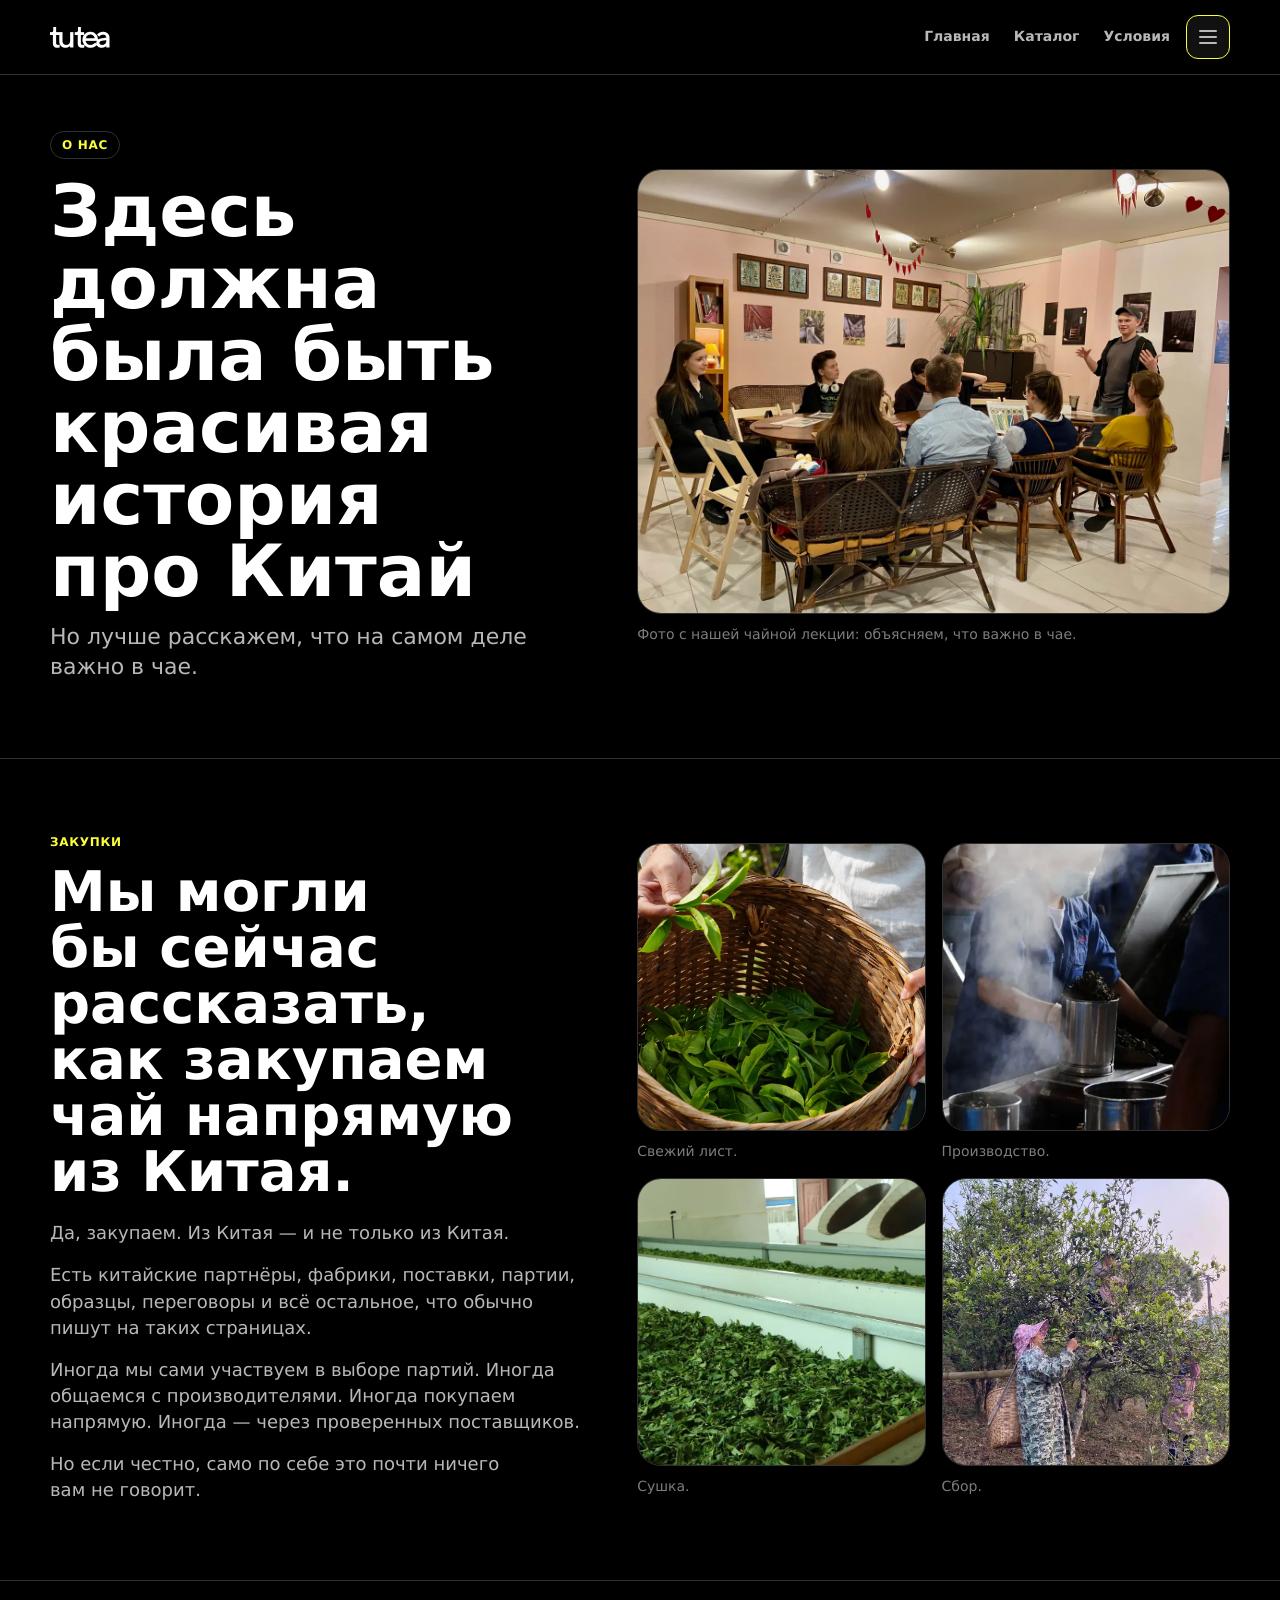
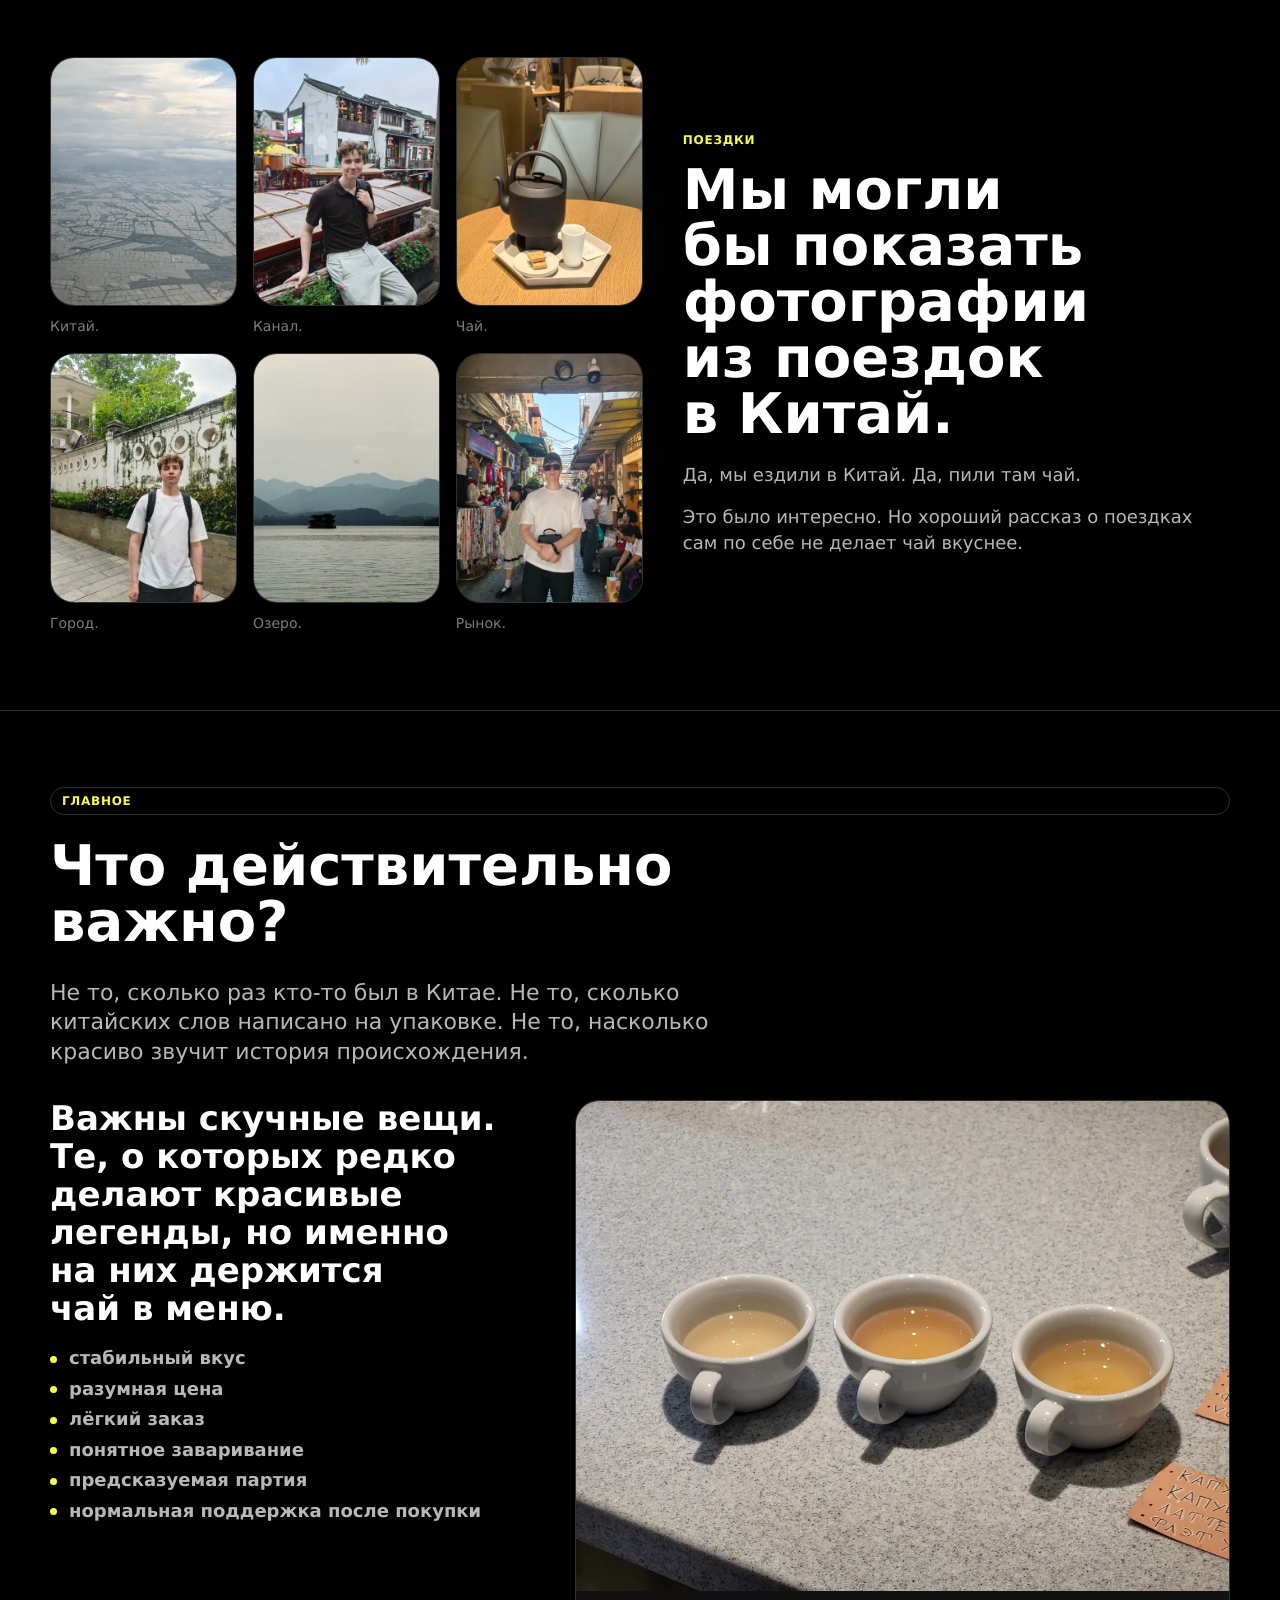
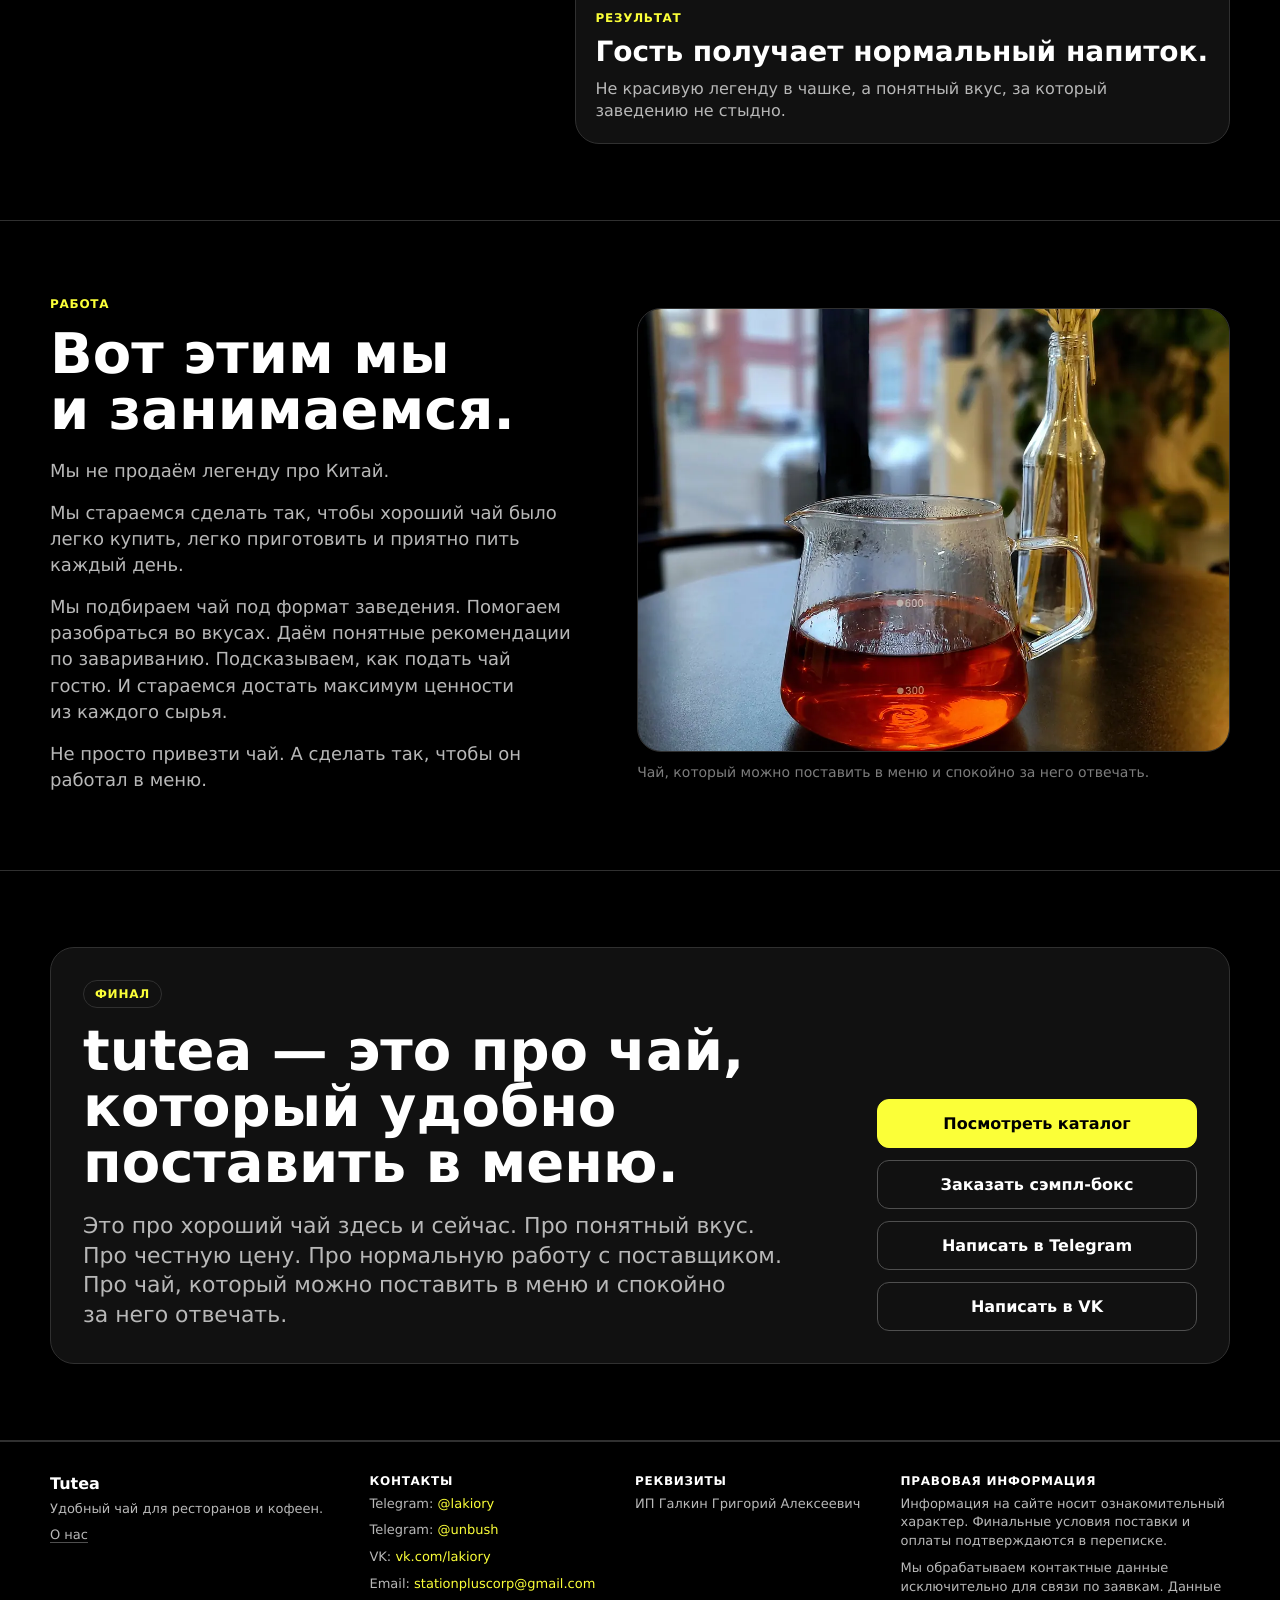
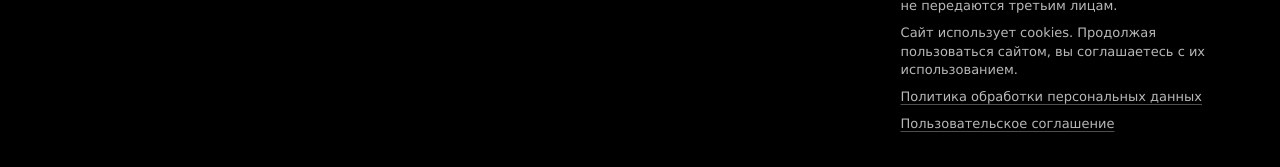
==== commit 236056db: "Add VK contact buttons" ====
--- a/about.html
+++ b/about.html
@@ -16,7 +16,7 @@
   <meta property="og:title" content="О нас — Tutea" />
   <meta property="og:description" content="Tutea — это про хороший чай здесь и сейчас: понятный вкус, честную цену и стабильную работу в меню." />
   <meta property="og:url" content="https://tutea-store.github.io/b2b/about.html" />
-  <link rel="stylesheet" href="style.css?v=site-20260625-10" />
+  <link rel="stylesheet" href="style.css?v=site-20260626-1" />
   <script src="analytics.js?v=1" defer></script>
 </head>
 <body>
@@ -229,6 +229,7 @@
           <a class="button" href="catalog.html">Посмотреть каталог</a>
           <a class="button is-secondary" href="index.html#sample-box">Заказать сэмпл&#8209;бокс</a>
           <a class="button is-secondary" href="https://t.me/lakiory" target="_blank" rel="noreferrer">Написать в&nbsp;Telegram</a>
+          <a class="button is-secondary" href="https://vk.com/lakiory" target="_blank" rel="noreferrer">Написать в VK</a>
         </div>
       </div>
     </section>
@@ -245,6 +246,7 @@
         <h2>Контакты</h2>
         <p>Telegram: <a href="https://t.me/lakiory" target="_blank" rel="noreferrer">@lakiory</a></p>
         <p>Telegram: <a href="https://t.me/unbush" target="_blank" rel="noreferrer">@unbush</a></p>
+        <p>VK: <a href="https://vk.com/lakiory" target="_blank" rel="noreferrer">vk.com/lakiory</a></p>
         <p>Email: <a href="mailto:stationpluscorp@gmail.com">stationpluscorp@gmail.com</a></p>
       </div>
       <div class="footer-block">
--- a/style.css
+++ b/style.css
@@ -96,6 +96,16 @@
   transform: translateY(-1px);
 }
 
+.visually-hidden {
+  position: absolute;
+  width: 1px;
+  height: 1px;
+  overflow: hidden;
+  clip: rect(0 0 0 0);
+  clip-path: inset(50%);
+  white-space: nowrap;
+}
+
 :focus {
   outline: none;
 }
@@ -668,7 +678,8 @@
   max-width: 620px;
 }
 
-.conditions-cta .button {
+.conditions-cta .button,
+.conditions-cta .cta-actions {
   grid-column: 2;
   grid-row: 1 / span 2;
 }
@@ -961,7 +972,8 @@
   max-width: 640px;
 }
 
-.materials-contact-cta .button {
+.materials-contact-cta .button,
+.materials-contact-actions {
   align-self: end;
 }
 
@@ -990,6 +1002,13 @@
   justify-content: center;
   padding: 14px 22px;
   text-decoration: none;
+}
+
+.cta-actions {
+  display: flex;
+  flex-wrap: wrap;
+  gap: var(--space-3);
+  align-items: center;
 }
 
 .button:hover,
@@ -1408,7 +1427,12 @@
 }
 
 .ready-menu-button {
-  width: calc(100% - var(--space-6) * 2);
+  width: 100%;
+}
+
+.ready-menu-actions {
+  display: grid;
+  gap: var(--space-3);
   margin: var(--space-5) var(--space-6) var(--space-6);
 }
 
@@ -1533,6 +1557,12 @@
 
 .sample-box-button {
   width: 100%;
+}
+
+.sample-box-actions,
+.materials-contact-actions {
+  display: grid;
+  gap: var(--space-3);
 }
 
 .catalog-grid {
@@ -2888,7 +2918,8 @@
     align-items: start;
   }
 
-  .materials-contact-cta .button {
+  .materials-contact-cta .button,
+  .materials-contact-actions {
     justify-self: start;
   }
 
@@ -2982,13 +3013,15 @@
     align-items: start;
   }
 
-  .conditions-cta p,
-  .conditions-cta .button {
+.conditions-cta p,
+.conditions-cta .button,
+.conditions-cta .cta-actions {
     grid-column: 1;
     grid-row: auto;
   }
 
-  .conditions-cta .button {
+  .conditions-cta .button,
+  .conditions-cta .cta-actions {
     justify-self: start;
   }
 
@@ -3289,6 +3322,11 @@
   background: var(--color-primary-soft);
 }
 
+.consumer-price-card.is-tutea > div small:first-child {
+  color: var(--color-primary);
+  font-weight: 850;
+}
+
 .consumer-price-card > span {
   color: var(--color-text-muted);
   font-size: var(--text-sm);
@@ -3330,11 +3368,11 @@
 
 .consumer-vs span {
   display: grid;
-  width: 56px;
+  width: 62px;
   height: 56px;
   place-items: center;
   border: var(--border);
-  border-radius: 50%;
+  border-radius: 999px;
   background: var(--color-bg);
   color: var(--color-text-subtle);
   font-size: var(--text-sm);
@@ -3449,8 +3487,8 @@
 
 .consumer-pack-equation {
   display: grid;
-  grid-template-columns: minmax(0, 1fr) 72px minmax(280px, 0.7fr);
-  gap: var(--space-6);
+  grid-template-columns: minmax(0, 0.9fr) 56px minmax(220px, 0.48fr);
+  gap: var(--space-4);
   align-items: center;
 }
 
@@ -3462,7 +3500,7 @@
 
 .consumer-small-packs span {
   display: grid;
-  min-height: 86px;
+  min-height: 62px;
   place-items: center;
   border: var(--border);
   border-radius: var(--radius-sm);
@@ -3487,8 +3525,8 @@
 
 .consumer-big-pack {
   display: grid;
-  min-height: 188px;
-  padding: var(--space-6);
+  min-height: 132px;
+  padding: var(--space-5);
   border: 1px solid var(--color-primary);
   border-radius: var(--radius-lg);
   background: var(--color-primary-soft);
@@ -3501,7 +3539,7 @@
 .consumer-big-pack strong {
   align-self: end;
   color: var(--color-primary);
-  font-size: 48px;
+  font-size: 40px;
   line-height: 0.9;
 }
 
@@ -3511,22 +3549,34 @@
 
 .consumer-product-row {
   display: grid;
-  grid-template-columns: minmax(0, 1fr) 90px 120px 140px;
-  gap: var(--space-6);
+  grid-template-columns: 64px minmax(0, 1fr) auto auto auto;
+  gap: var(--space-3);
   align-items: center;
-  padding: var(--space-6) 0;
+  padding: var(--space-3) 0;
   border-bottom: var(--border);
 }
 
+.consumer-product-row img {
+  display: block;
+  width: 64px;
+  aspect-ratio: 1;
+  border: var(--border);
+  border-radius: var(--radius-sm);
+  object-fit: cover;
+  background: var(--color-surface);
+}
+
 .consumer-product-row h3 {
-  margin: 0 0 var(--space-2);
-  font-size: var(--text-xl);
+  margin: 0 0 5px;
+  font-size: var(--text-lg);
+  line-height: 1.05;
 }
 
 .consumer-product-row p {
   margin: 0;
   color: var(--color-text-muted);
-  line-height: 1.45;
+  font-size: var(--text-sm);
+  line-height: 1.3;
 }
 
 .consumer-product-row > span {
@@ -3538,7 +3588,7 @@
 
 .consumer-product-row > strong {
   color: var(--color-primary);
-  font-size: var(--text-lg);
+  font-size: var(--text-base);
   text-align: right;
   white-space: nowrap;
 }
@@ -3546,6 +3596,13 @@
 .consumer-products > .container > .consumer-text-link {
   display: block;
   width: fit-content;
+  margin-top: var(--space-5);
+}
+
+.consumer-product-links {
+  display: flex;
+  flex-wrap: wrap;
+  gap: var(--space-4) var(--space-6);
   margin-top: var(--space-5);
 }
 
@@ -3673,6 +3730,10 @@
   flex: 1;
 }
 
+.consumer-stack.is-small span:not(.is-tea) {
+  flex: 1.18;
+}
+
 .consumer-stack .is-tea {
   background: var(--color-primary);
   color: var(--color-bg);
@@ -3719,6 +3780,35 @@
   color: var(--color-text-muted);
   font-size: var(--text-md);
   line-height: 1.5;
+}
+
+.consumer-final-trust {
+  display: grid;
+  max-width: 680px;
+  gap: var(--space-2);
+  margin: var(--space-5) 0 0;
+  padding: 0;
+  list-style: none;
+}
+
+.consumer-final-trust li {
+  position: relative;
+  padding-left: 20px;
+  color: var(--color-text-muted);
+  font-size: var(--text-sm);
+  font-weight: 750;
+  line-height: 1.35;
+}
+
+.consumer-final-trust li::before {
+  position: absolute;
+  top: 0.58em;
+  left: 0;
+  width: 7px;
+  height: 7px;
+  border-radius: 50%;
+  background: var(--color-primary);
+  content: "";
 }
 
 .consumer-final-actions {
@@ -3751,7 +3841,7 @@
   }
 
   .consumer-product-row {
-    grid-template-columns: minmax(0, 1fr) 80px 110px 130px;
+    grid-template-columns: 74px minmax(0, 1fr) 76px 100px 112px;
     gap: var(--space-4);
   }
 
@@ -3763,11 +3853,11 @@
 
 @media (max-width: 760px) {
   .individuals-page-body {
-    padding-bottom: 92px;
+    padding-bottom: 0;
   }
 
   .individuals-page-body .footer {
-    padding-bottom: 110px;
+    padding-bottom: var(--space-8);
   }
 
   .consumer-hero {
@@ -3806,6 +3896,16 @@
     align-items: start;
   }
 
+  .consumer-price-card.is-tutea > div {
+    flex-flow: row wrap;
+    gap: 2px 7px;
+    align-items: baseline;
+  }
+
+  .consumer-price-card.is-tutea > div small:last-child {
+    flex-basis: 100%;
+  }
+
   .consumer-price-card small {
     padding-bottom: 0;
   }
@@ -3819,7 +3919,7 @@
   }
 
   .consumer-vs span {
-    width: 28px;
+    width: 34px;
     height: 28px;
     font-size: var(--text-xs);
   }
@@ -3873,26 +3973,52 @@
   }
 
   .consumer-big-pack {
-    min-height: 148px;
+    min-height: 112px;
   }
 
   .consumer-product-row {
-    grid-template-columns: 1fr auto;
-    gap: var(--space-3) var(--space-5);
-    align-items: end;
+    grid-template-columns: 58px minmax(0, 1fr) auto;
+    gap: 7px var(--space-3);
+    align-items: center;
+  }
+
+  .consumer-product-row img {
+    grid-row: 1 / 3;
+    width: 58px;
+    border-radius: var(--radius-sm);
+  }
+
+  .consumer-product-row h3 {
+    font-size: var(--text-base);
+  }
+
+  .consumer-product-row p {
+    font-size: 13px;
   }
 
   .consumer-product-row > div {
-    grid-column: 1 / -1;
-  }
-
+    grid-column: 2 / -1;
+  }
+
+  .consumer-product-row > span:nth-of-type(1),
   .consumer-product-row > span:nth-of-type(2) {
-    display: none;
+    grid-row: 2;
+    font-size: 12px;
+  }
+
+  .consumer-product-row > span:nth-of-type(1) {
+    grid-column: 2;
+  }
+
+  .consumer-product-row > span:nth-of-type(2) {
+    grid-column: 2;
+    padding-left: 58px;
   }
 
   .consumer-product-row > strong {
-    grid-column: 2;
+    grid-column: 3;
     grid-row: 2;
+    font-size: var(--text-sm);
   }
 
   .consumer-format-grid {
@@ -4008,12 +4134,21 @@
 
   .consumer-small-packs {
     grid-template-columns: repeat(5, minmax(0, 1fr));
-    gap: 7px;
+    gap: 6px;
   }
 
   .consumer-small-packs span {
-    min-height: 62px;
+    min-height: 48px;
     font-size: var(--text-xs);
+  }
+
+  .consumer-big-pack {
+    min-height: 96px;
+    padding: var(--space-4);
+  }
+
+  .consumer-big-pack strong {
+    font-size: 34px;
   }
 
   .consumer-hero-actions,
@@ -4022,7 +4157,8 @@
   }
 
   .consumer-hero-actions .button,
-  .consumer-final-actions .button {
+  .consumer-final-actions .button,
+  .cta-actions .button {
     width: 100%;
   }
 }
